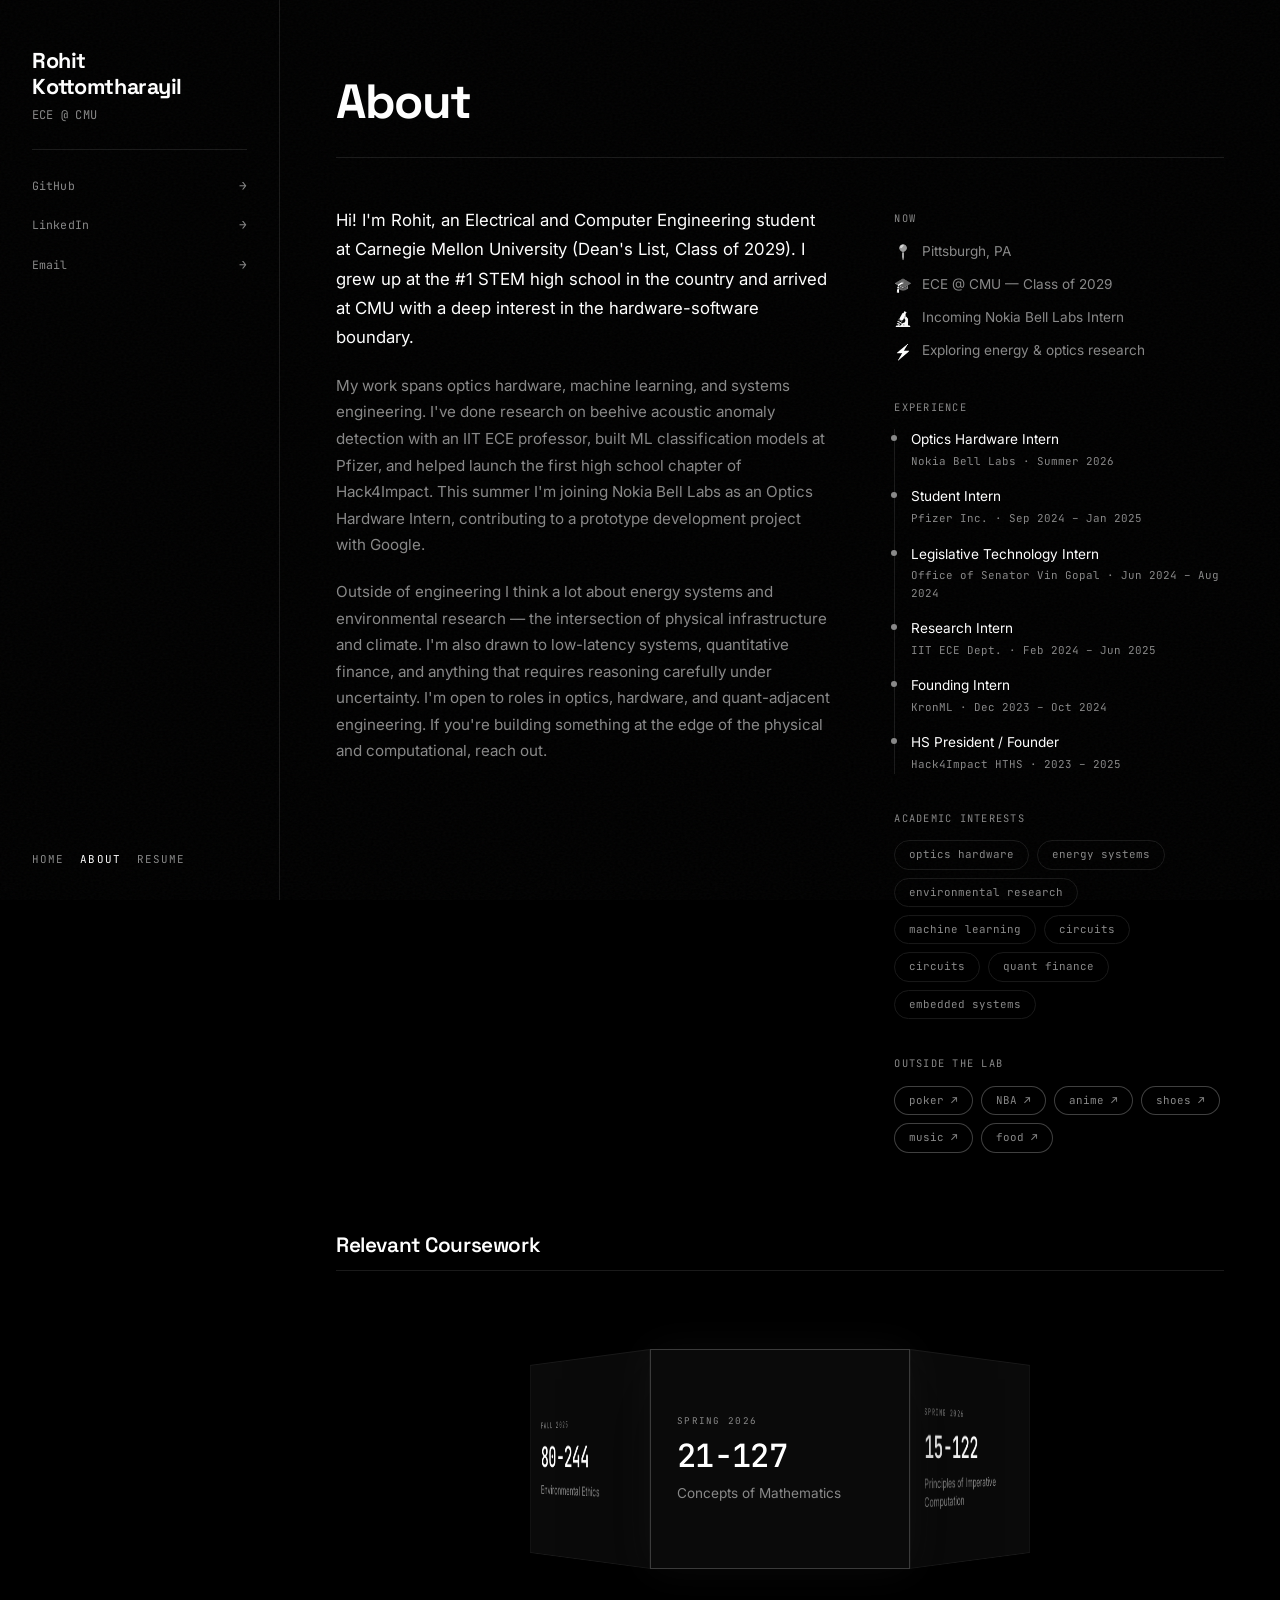
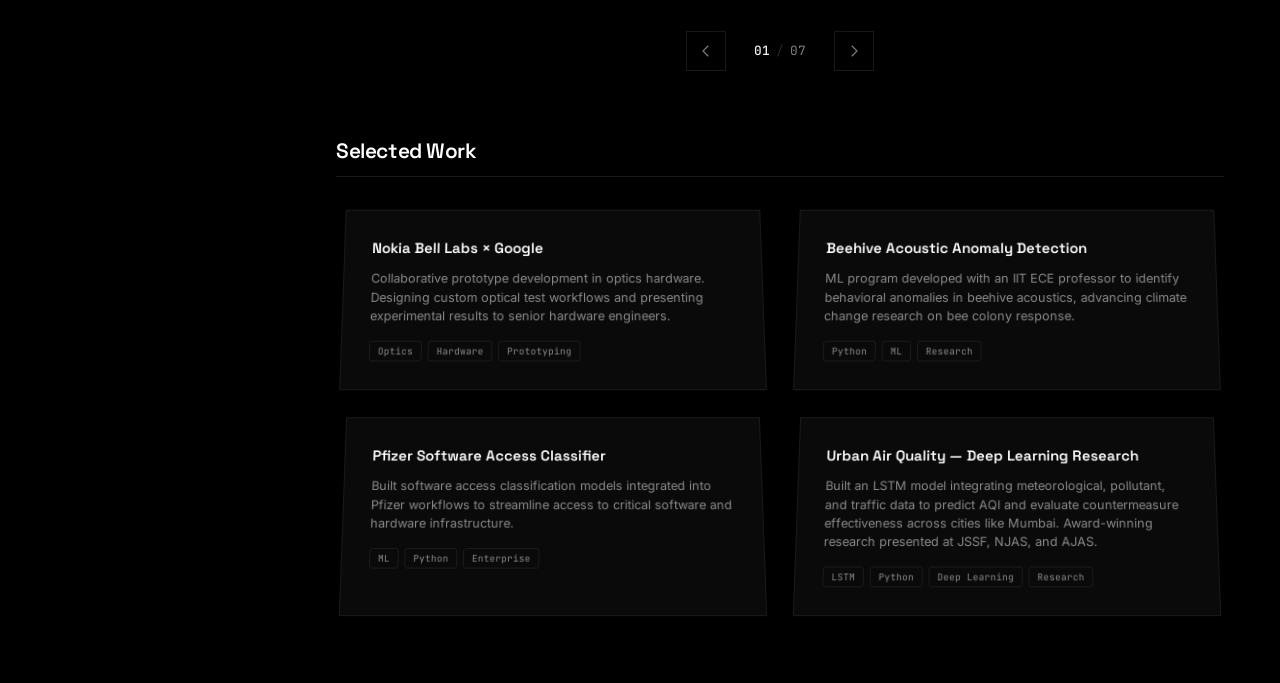
==== about.html @ 7f8564e2 "Replace Hack4Impact card with Urban Air Quality deep learning research Award-winning LSTM-based air " ====
<!DOCTYPE html>
<html lang="en">
<head>
  <meta charset="UTF-8">
  <meta name="viewport" content="width=device-width, initial-scale=1.0">
  <title>About — Rohit Kottomtharayil</title>
  <link rel="icon" href="assets/favicon.ico">
  <link rel="stylesheet" href="style.css?v=3">
</head>
<body>
  <div class="cursor-dot" id="cursorDot"></div>

  <svg class="noise-overlay" viewBox="0 0 512 512" preserveAspectRatio="none">
    <filter id="noiseFilter">
      <feTurbulence type="fractalNoise" baseFrequency="0.9" numOctaves="4" stitchTiles="stitch"/>
    </filter>
    <rect width="100%" height="100%" filter="url(#noiseFilter)"/>
  </svg>

  <div class="page-wrapper" id="pageWrapper">
    <aside class="sidebar">
      <div class="sidebar-top">
        <a href="index.html" class="name nav-link-transition">Rohit<br>Kottomtharayil</a>
        <div class="subtitle">ECE @ CMU</div>
        <div class="divider"></div>
        <div class="social-links">
          <a href="https://github.com/rkottomt" target="_blank" rel="noopener">
            <span class="link-text">GitHub</span>
            <span class="arrow">&rarr;</span>
          </a>
          <a href="https://www.linkedin.com/in/rohit-kottomtharayil/" target="_blank" rel="noopener">
            <span class="link-text">LinkedIn</span>
            <span class="arrow">&rarr;</span>
          </a>
          <a href="mailto:rkottomt@andrew.cmu.edu">
            <span class="link-text">Email</span>
            <span class="arrow">&rarr;</span>
          </a>
        </div>
      </div>
      <div class="sidebar-bottom">
        <div class="nav-links">
          <a href="index.html" class="nav-link-transition">Home</a>
          <a href="about.html" class="nav-link-transition active">About</a>
          <a href="resume.html" class="nav-link-transition">Resume</a>
        </div>
      </div>
    </aside>

    <main class="page-content">
      <h1 class="page-heading anim-in" data-parallax="-0.05" style="animation-delay:0ms">About</h1>
      <div class="page-divider anim-in-divider" style="animation-delay:80ms"></div>

      <div class="about-grid">
        <div class="about-bio anim-in" data-parallax="-0.03" style="animation-delay:160ms">
          <p>Hi! I'm Rohit, an Electrical and Computer Engineering student at Carnegie Mellon University (Dean's List, Class of 2029). I grew up at the #1 STEM high school in the country and arrived at CMU with a deep interest in the hardware-software boundary.</p>
          <p>My work spans optics hardware, machine learning, and systems engineering. I've done research on beehive acoustic anomaly detection with an IIT ECE professor, built ML classification models at Pfizer, and helped launch the first high school chapter of Hack4Impact. This summer I'm joining Nokia Bell Labs as an Optics Hardware Intern, contributing to a prototype development project with Google.</p>
          <p>Outside of engineering I think a lot about energy systems and environmental research — the intersection of physical infrastructure and climate. I'm also drawn to low-latency systems, quantitative finance, and anything that requires reasoning carefully under uncertainty. I'm open to roles in optics, hardware, and quant-adjacent engineering. If you're building something at the edge of the physical and computational, reach out.</p>
        </div>

        <div class="about-sidebar-section" data-parallax="0.02">
          <div class="anim-in" style="animation-delay:240ms">
            <div class="about-section-label">Now</div>
            <ul class="currently-list">
              <li><span class="now-icon">📍</span> Pittsburgh, PA</li>
              <li><span class="now-icon">🎓</span> ECE @ CMU — Class of 2029</li>
              <li><span class="now-icon">🔬</span> Incoming Nokia Bell Labs Intern</li>
              <li><span class="now-icon">⚡</span> Exploring energy &amp; optics research</li>
            </ul>
          </div>

          <div class="anim-in" style="animation-delay:320ms">
            <div class="about-section-label">Experience</div>
            <div class="timeline">
              <div class="timeline-item">
                <div class="timeline-title">Optics Hardware Intern</div>
                <div class="timeline-sub">Nokia Bell Labs · Summer 2026</div>
              </div>
              <div class="timeline-item">
                <div class="timeline-title">Student Intern</div>
                <div class="timeline-sub">Pfizer Inc. · Sep 2024 – Jan 2025</div>
              </div>
              <div class="timeline-item">
                <div class="timeline-title">Legislative Technology Intern</div>
                <div class="timeline-sub">Office of Senator Vin Gopal · Jun 2024 – Aug 2024</div>
              </div>
              <div class="timeline-item">
                <div class="timeline-title">Research Intern</div>
                <div class="timeline-sub">IIT ECE Dept. · Feb 2024 – Jun 2025</div>
              </div>
              <div class="timeline-item">
                <div class="timeline-title">Founding Intern</div>
                <div class="timeline-sub">KronML · Dec 2023 – Oct 2024</div>
              </div>
              <div class="timeline-item">
                <div class="timeline-title">HS President / Founder</div>
                <div class="timeline-sub">Hack4Impact HTHS · 2023 – 2025</div>
              </div>
            </div>
          </div>

          <div class="anim-in" style="animation-delay:400ms">
            <div class="about-section-label">Academic Interests</div>
            <div class="interest-tags">
              <span class="interest-tag">optics hardware</span>
              <span class="interest-tag">energy systems</span>
              <span class="interest-tag">environmental research</span>
              <span class="interest-tag">machine learning</span>
              <span class="interest-tag">circuits</span>
              <span class="interest-tag">circuits</span>
              <span class="interest-tag">quant finance</span>
              <span class="interest-tag">embedded systems</span>
            </div>
          </div>

          <div class="anim-in" style="animation-delay:480ms">
            <div class="about-section-label">Outside the Lab</div>
            <div class="interest-tags">
              <span class="interest-tag interest-tag-clickable" id="pokerTag">poker ↗</span>
              <span class="interest-tag interest-tag-clickable" id="nbaTag">NBA ↗</span>
              <span class="interest-tag interest-tag-clickable" id="animeTag">anime ↗</span>
              <span class="interest-tag interest-tag-clickable" id="shoesTag">shoes ↗</span>
              <span class="interest-tag interest-tag-clickable" id="musicTag">music ↗</span>
              <span class="interest-tag interest-tag-clickable" id="foodTag">food ↗</span>
            </div>
            <div class="tag-detail" id="pokerDetail">I love low stakes texas hold 'em. Nothing beats a Friday night home game.</div>
            <div class="tag-detail" id="nbaDetail">Timberwolves and Knicks fan. Favorite player is Anthony Edwards.</div>
            <div class="tag-detail" id="shoesDetail">Love collecting shoes — currently have Dunks, Jordans, Air Forces, 550s, Vomeros, and counting.</div>
            <div class="tag-detail" id="musicDetail">Favorite artists: Travis Scott, Tyler the Creator, Pritam, Tame Impala, SZA, Frank Ocean. Favorite song rn: Tu Jaane Na or Nights by Frank Ocean.</div>
            <div class="tag-detail" id="foodDetail">Big food person — <a href="https://www.bfrz.co/bigroko" target="_blank" rel="noopener">Beli is @bigroko</a>. Current favorites are Pusadee's Garden and Semma.</div>
          </div>
        </div>
      </div>

      <!-- Anime Ranking Modal -->
      <div class="modal-overlay" id="animeModal">
        <div class="modal-box">
          <div class="modal-header">
            <span class="modal-title">Anime Ranking</span>
            <button class="modal-close" id="animeModalClose">&times;</button>
          </div>
          <div class="modal-body">
            <ol class="anime-list">
              <li>One Piece</li>
              <li>Hunter x Hunter</li>
              <li>Samurai Champloo</li>
              <li>Mob Psycho 100</li>
              <li>Haikyuu</li>
              <li>Katanagatari</li>
              <li>Fullmetal Alchemist: Brotherhood</li>
              <li>Vinland Saga</li>
              <li>JJBA</li>
              <li>Dorohedoro</li>
              <li>Steins;Gate</li>
              <li>Attack On Titan</li>
              <li>Violet Evergarden</li>
              <li>Kuroko's Basketball</li>
              <li>DanDaDan</li>
              <li>Fire Force</li>
              <li>The Great Pretender</li>
              <li>Toradora</li>
              <li>A Whisker Away</li>
              <li>Beastars</li>
              <li>Jujutsu Kaisen</li>
              <li>Zom 100</li>
              <li>One Punch Man</li>
              <li>Your Name</li>
              <li>Naruto</li>
              <li>Solo Leveling</li>
              <li>Gurren Lagann</li>
              <li>Summertime Rendering</li>
              <li>My Hero Academia</li>
              <li>Cowboy Bebop</li>
              <li>Death Parade</li>
              <li>Terror in Resonance</li>
              <li>100 Meters</li>
              <li>Erased</li>
              <li>Afro Samurai</li>
              <li>Code Geass</li>
              <li>Hell's Paradise</li>
              <li>Blue Lock</li>
              <li>Parasyte</li>
              <li>Chainsaw Man</li>
              <li>Re:Zero</li>
              <li>The Promised Neverland</li>
              <li>A Silent Voice</li>
              <li>Demon Slayer</li>
              <li>Black Clover</li>
              <li>Death Note</li>
              <li>5 Centimeters Per Second</li>
              <li>Maboroshi</li>
              <li>Cyberpunk: Edgerunners</li>
              <li>Angel Beats</li>
              <li>Assassination Classroom</li>
              <li>FLCL</li>
              <li>Seven Deadly Sins</li>
            </ol>
          </div>
        </div>
      </div>

      <div class="coursework-section anim-in" data-parallax="-0.02" style="animation-delay:560ms">
        <div class="section-title">Relevant Coursework</div>
        <div class="page-divider"></div>

        <div class="carousel-wrapper">
          <div class="carousel-scene">
            <div class="carousel-ring" id="courseCarousel">

              <div class="carousel-card">
                <div class="carousel-card-inner">
                  <span class="carousel-semester">Spring 2026</span>
                  <span class="carousel-code">21-127</span>
                  <span class="carousel-name">Concepts of Mathematics</span>
                </div>
              </div>

              <div class="carousel-card">
                <div class="carousel-card-inner">
                  <span class="carousel-semester">Spring 2026</span>
                  <span class="carousel-code">15-122</span>
                  <span class="carousel-name">Principles of Imperative Computation</span>
                </div>
              </div>

              <div class="carousel-card">
                <div class="carousel-card-inner">
                  <span class="carousel-semester">Spring 2026</span>
                  <span class="carousel-code">42-101</span>
                  <span class="carousel-name">Introduction to Biomedical Engineering</span>
                </div>
              </div>

              <div class="carousel-card">
                <div class="carousel-card-inner">
                  <span class="carousel-semester">Fall 2025</span>
                  <span class="carousel-code">18-100</span>
                  <span class="carousel-name">Intro to Electrical &amp; Computer Engineering</span>
                </div>
              </div>

              <div class="carousel-card">
                <div class="carousel-card-inner">
                  <span class="carousel-semester">Fall 2025</span>
                  <span class="carousel-code">21-254</span>
                  <span class="carousel-name">Linear Algebra &amp; Vector Calculus</span>
                </div>
              </div>

              <div class="carousel-card">
                <div class="carousel-card-inner">
                  <span class="carousel-semester">Fall 2025</span>
                  <span class="carousel-code">33-141</span>
                  <span class="carousel-name">Physics I for Engineering Students</span>
                </div>
              </div>

              <div class="carousel-card">
                <div class="carousel-card-inner">
                  <span class="carousel-semester">Fall 2025</span>
                  <span class="carousel-code">80-244</span>
                  <span class="carousel-name">Environmental Ethics</span>
                </div>
              </div>

            </div>
          </div>

          <div class="carousel-controls">
            <button class="carousel-btn" id="carouselPrev" aria-label="Previous course">
              <svg width="18" height="18" viewBox="0 0 24 24" fill="none" stroke="currentColor" stroke-width="1.5"><path d="M15 19l-7-7 7-7"/></svg>
            </button>
            <div class="carousel-indicator" id="carouselIndicator">
              <span class="carousel-current" id="carouselCurrent">01</span>
              <span class="carousel-divider">/</span>
              <span class="carousel-total" id="carouselTotal">09</span>
            </div>
            <button class="carousel-btn" id="carouselNext" aria-label="Next course">
              <svg width="18" height="18" viewBox="0 0 24 24" fill="none" stroke="currentColor" stroke-width="1.5"><path d="M9 5l7 7-7 7"/></svg>
            </button>
          </div>
        </div>

      </div>

      <div class="selected-work-section anim-in" data-parallax="-0.01" style="animation-delay:640ms">
        <div class="section-title">Selected Work</div>
        <div class="page-divider"></div>
        <div class="work-grid">
          <div class="work-card">
            <div class="work-title">Nokia Bell Labs × Google</div>
            <div class="work-desc">Collaborative prototype development in optics hardware. Designing custom optical test workflows and presenting experimental results to senior hardware engineers.</div>
            <div class="work-tags">
              <span class="work-tag">Optics</span>
              <span class="work-tag">Hardware</span>
              <span class="work-tag">Prototyping</span>
            </div>
          </div>
          <div class="work-card">
            <div class="work-title">Beehive Acoustic Anomaly Detection</div>
            <div class="work-desc">ML program developed with an IIT ECE professor to identify behavioral anomalies in beehive acoustics, advancing climate change research on bee colony response.</div>
            <div class="work-tags">
              <span class="work-tag">Python</span>
              <span class="work-tag">ML</span>
              <span class="work-tag">Research</span>
            </div>
          </div>
          <div class="work-card">
            <div class="work-title">Pfizer Software Access Classifier</div>
            <div class="work-desc">Built software access classification models integrated into Pfizer workflows to streamline access to critical software and hardware infrastructure.</div>
            <div class="work-tags">
              <span class="work-tag">ML</span>
              <span class="work-tag">Python</span>
              <span class="work-tag">Enterprise</span>
            </div>
          </div>
          <div class="work-card">
            <div class="work-title">Urban Air Quality — Deep Learning Research</div>
            <div class="work-desc">Built an LSTM model integrating meteorological, pollutant, and traffic data to predict AQI and evaluate countermeasure effectiveness across cities like Mumbai. Award-winning research presented at JSSF, NJAS, and AJAS.</div>
            <div class="work-tags">
              <span class="work-tag">LSTM</span>
              <span class="work-tag">Python</span>
              <span class="work-tag">Deep Learning</span>
              <span class="work-tag">Research</span>
            </div>
          </div>
        </div>
      </div>
    </main>
  </div>

  <script src="grid.js?v=3"></script>
</body>
</html>
---- style.css ----
@import url('https://fonts.googleapis.com/css2?family=Space+Grotesk:wght@400;500;600;700&family=Inter:wght@300;400;500;600&family=JetBrains+Mono:wght@300;400;500&display=swap');

*, *::before, *::after {
  margin: 0;
  padding: 0;
  box-sizing: border-box;
}

:root {
  --bg: #000000;
  --surface: #0a0a0a;
  --border: #1a1a1a;
  --text-primary: #ffffff;
  --text-secondary: #888888;
  --hover-accent: #ffffff;
  --glow: rgba(255,255,255,0.04);
  --font-heading: 'Space Grotesk', sans-serif;
  --font-body: 'Inter', sans-serif;
  --font-mono: 'JetBrains Mono', monospace;
  --transition: all 0.3s ease;
  --sidebar-width: 280px;
}

html {
  scroll-behavior: smooth;
}

body {
  background: var(--bg);
  color: var(--text-primary);
  font-family: var(--font-body);
  line-height: 1.6;
  overflow-x: hidden;
  cursor: none;
}

::-webkit-scrollbar { width: 4px; }
::-webkit-scrollbar-track { background: #000; }
::-webkit-scrollbar-thumb { background: #333; border-radius: 2px; }

a {
  color: var(--text-primary);
  text-decoration: none;
  transition: var(--transition);
}

a:hover {
  color: var(--hover-accent);
}

/* ===================== CUSTOM CURSOR ===================== */
.cursor-dot {
  position: fixed;
  top: 0;
  left: 0;
  width: 8px;
  height: 8px;
  background: var(--text-primary);
  border-radius: 50%;
  pointer-events: none;
  z-index: 10000;
  transition: width 0.2s ease, height 0.2s ease, background 0.2s ease, margin 0.2s ease;
  margin-left: -4px;
  margin-top: -4px;
}

.cursor-dot.expanded {
  width: 24px;
  height: 24px;
  background: transparent;
  border: 1.5px solid var(--text-primary);
  margin-left: -12px;
  margin-top: -12px;
}

/* ===================== NOISE OVERLAY ===================== */
.noise-overlay {
  position: fixed;
  top: 0;
  left: 0;
  width: 100%;
  height: 100%;
  pointer-events: none;
  z-index: 9999;
  opacity: 0.03;
}

/* ===================== PAGE TRANSITION ===================== */
.page-wrapper {
  opacity: 1;
  transition: opacity 0.2s ease;
}

.page-wrapper.fade-out {
  opacity: 0;
}

/* ===================== SIDEBAR ===================== */
.sidebar {
  position: fixed;
  top: 0;
  left: 0;
  width: var(--sidebar-width);
  height: 100vh;
  background: var(--bg);
  border-right: 1px solid var(--border);
  display: flex;
  flex-direction: column;
  justify-content: space-between;
  padding: 48px 32px 32px;
  z-index: 100;
  animation: slideInLeft 0.6s ease forwards;
}

@keyframes slideInLeft {
  from {
    transform: translateX(-20px);
    opacity: 0;
  }
  to {
    transform: translateX(0);
    opacity: 1;
  }
}

.sidebar-top {}

.sidebar .name {
  font-family: var(--font-heading);
  font-size: 1.35rem;
  font-weight: 700;
  line-height: 1.2;
  letter-spacing: -0.02em;
  margin-bottom: 6px;
  display: block;
  color: var(--text-primary);
}

.sidebar a.name:hover {
  opacity: 0.7;
}

.sidebar .subtitle {
  font-family: var(--font-mono);
  font-size: 0.75rem;
  color: var(--text-secondary);
  letter-spacing: 0.02em;
}

.sidebar .divider {
  width: 100%;
  height: 1px;
  background: var(--border);
  margin: 24px 0;
}

.sidebar .social-links {
  display: flex;
  flex-direction: column;
  gap: 14px;
}

.sidebar .social-links a {
  font-family: var(--font-mono);
  font-size: 0.72rem;
  color: var(--text-secondary);
  display: flex;
  align-items: center;
  justify-content: space-between;
  padding: 2px 0;
  border-bottom: 1px solid transparent;
  letter-spacing: 0.01em;
}

.sidebar .social-links a:hover {
  color: var(--text-primary);
  border-bottom-color: var(--text-primary);
}

.sidebar .social-links a .arrow {
  font-size: 0.8rem;
  transition: transform 0.2s ease;
}

.sidebar .social-links a:hover .arrow {
  transform: translateX(3px);
}

.sidebar-bottom {
  display: flex;
  flex-direction: column;
  gap: 16px;
}

.sidebar-bottom .resume-link {
  font-family: var(--font-mono);
  font-size: 0.72rem;
  color: var(--text-secondary);
  text-transform: uppercase;
  letter-spacing: 0.08em;
  display: flex;
  align-items: center;
  gap: 6px;
}

.sidebar-bottom .resume-link:hover {
  color: var(--text-primary);
}

.sidebar-bottom .nav-links {
  display: flex;
  gap: 16px;
}

.sidebar-bottom .nav-links a {
  font-family: var(--font-mono);
  font-size: 0.68rem;
  color: var(--text-secondary);
  text-transform: uppercase;
  letter-spacing: 0.1em;
}

.sidebar-bottom .nav-links a:hover {
  color: var(--text-primary);
}

.sidebar-bottom .nav-links a.active {
  color: var(--text-primary);
}

/* ===================== MAIN CONTENT ===================== */
.main-content {
  margin-left: var(--sidebar-width);
  min-height: 100vh;
}

/* ===================== TILE GRID (index) ===================== */
.tile-grid {
  display: grid;
  grid-template-columns: repeat(4, 1fr);
  grid-template-rows: repeat(4, 1fr);
  gap: 4px;
  padding: 4px;
  min-height: 100vh;
  width: 100%;
}

.tile {
  background: var(--surface);
  border: 1px solid var(--border);
  aspect-ratio: 1 / 1;
  position: relative;
  cursor: crosshair;
  perspective: 800px;
  opacity: 0;
  transform: scale(0.7) translateY(10px);
}

.tile.tile-show {
  opacity: 1;
  transform: scale(1) translateY(0);
  transition: opacity 0.5s ease, transform 0.5s cubic-bezier(0.34, 1.5, 0.64, 1);
}

.tile.tile-ready {
  opacity: 1;
  transform: none;
  transition: all 0.25s cubic-bezier(0.34, 1.56, 0.64, 1);
}

.tile.tile-glow {
  box-shadow: 0 0 20px rgba(255, 255, 255, 0.1), inset 0 0 15px rgba(255, 255, 255, 0.03);
  border-color: rgba(255, 255, 255, 0.25);
}

/* ===================== CANVAS STAGE ===================== */
.tile-grid-wrapper {
  position: relative;
  width: 100%;
  min-height: 100vh;
}

#animCanvas {
  position: absolute;
  top: 0;
  left: 0;
  width: 100%;
  height: 100%;
  pointer-events: none;
  z-index: 10;
}

.anim-progress-bar {
  width: 100%;
  height: 2px;
  background: transparent;
  position: relative;
  overflow: hidden;
}

.anim-progress-fill {
  height: 100%;
  width: 0%;
  background: rgba(255, 255, 255, 0.3);
  transition: width 0.1s linear;
}

.anim-replay-btn {
  font-family: var(--font-mono);
  font-size: 0.65rem;
  color: var(--text-secondary);
  background: none;
  border: 1px solid var(--border);
  padding: 5px 14px;
  cursor: pointer;
  letter-spacing: 0.06em;
  margin: 8px auto;
  display: block;
  transition: all 0.25s ease;
  opacity: 0;
}

.anim-replay-btn.visible {
  opacity: 1;
}

.anim-replay-btn:hover {
  color: var(--text-primary);
  border-color: var(--text-primary);
}

.tile:hover {
  transform: translateY(-8px) scale(1.02);
  box-shadow: 0 20px 60px rgba(255,255,255,0.08);
  border-color: rgba(255,255,255,0.3);
  z-index: 10;
}

.tile-inner {
  width: 100%;
  height: 100%;
  position: relative;
  transform-style: preserve-3d;
  transition: transform 0.6s cubic-bezier(0.34, 1.56, 0.64, 1);
}

.tile.flipped .tile-inner {
  transform: rotateY(180deg);
}

.tile-front,
.tile-back {
  position: absolute;
  top: 0;
  left: 0;
  width: 100%;
  height: 100%;
  backface-visibility: hidden;
  -webkit-backface-visibility: hidden;
}

.tile-front {
  display: flex;
  align-items: center;
  justify-content: center;
  overflow: hidden;
}

.tile-front svg {
  width: 100%;
  height: 100%;
}

.tile-back {
  background: var(--surface);
  transform: rotateY(180deg);
  display: flex;
  flex-direction: column;
  align-items: center;
  justify-content: center;
  gap: 6px;
  border: 1px solid var(--border);
}

.tile-back .tile-label {
  font-family: var(--font-mono);
  font-size: 0.7rem;
  color: var(--text-primary);
  letter-spacing: 0.06em;
  text-transform: uppercase;
}

.tile-back .tile-desc {
  font-family: var(--font-mono);
  font-size: 0.6rem;
  color: var(--text-secondary);
  letter-spacing: 0.04em;
}

/* ===================== PAGE ENTRANCE ANIMATIONS ===================== */
.anim-in {
  opacity: 0;
  transform: translateY(18px);
  animation: animIn 0.55s ease forwards;
}

@keyframes animIn {
  to {
    opacity: 1;
    transform: translateY(0);
  }
}

.anim-in-divider {
  opacity: 0;
  transform: scaleX(0);
  transform-origin: left;
  animation: dividerIn 0.5s ease forwards;
}

@keyframes dividerIn {
  to {
    opacity: 1;
    transform: scaleX(1);
  }
}

/* ===================== ABOUT PAGE ===================== */
.page-content {
  margin-left: var(--sidebar-width);
  min-height: 100vh;
  padding: 64px 56px;
  overflow-x: hidden;
}

.page-heading {
  font-family: var(--font-heading);
  font-size: 3rem;
  font-weight: 700;
  letter-spacing: -0.03em;
  margin-bottom: 16px;
}

.page-divider {
  width: 100%;
  height: 1px;
  background: var(--border);
  margin-bottom: 48px;
}

.about-grid {
  display: grid;
  grid-template-columns: 3fr 2fr;
  gap: 64px;
  margin-bottom: 80px;
}

.about-bio p {
  font-family: var(--font-body);
  font-size: 0.95rem;
  color: var(--text-secondary);
  line-height: 1.75;
  margin-bottom: 20px;
}

.about-bio p:first-child {
  color: var(--text-primary);
  font-size: 1.05rem;
}

.about-sidebar-section {
  display: flex;
  flex-direction: column;
  gap: 36px;
}

.about-section-label {
  font-family: var(--font-mono);
  font-size: 0.65rem;
  color: var(--text-secondary);
  text-transform: uppercase;
  letter-spacing: 0.12em;
  margin-bottom: 14px;
}

.currently-list {
  list-style: none;
  display: flex;
  flex-direction: column;
  gap: 10px;
}

.currently-list li {
  font-family: var(--font-body);
  font-size: 0.85rem;
  color: var(--text-secondary);
  display: flex;
  align-items: center;
  gap: 10px;
}

.currently-list li .now-icon {
  font-size: 0.9rem;
  flex-shrink: 0;
  filter: grayscale(1) brightness(1.5);
}

.timeline {
  display: flex;
  flex-direction: column;
  gap: 16px;
  padding-left: 16px;
  border-left: 1px solid var(--border);
}

.timeline-item {
  position: relative;
}

.timeline-item::before {
  content: '';
  position: absolute;
  left: -20px;
  top: 6px;
  width: 6px;
  height: 6px;
  background: var(--text-secondary);
  border-radius: 50%;
}

.timeline-item .timeline-title {
  font-family: var(--font-body);
  font-size: 0.85rem;
  color: var(--text-primary);
  margin-bottom: 2px;
}

.timeline-item .timeline-sub {
  font-family: var(--font-mono);
  font-size: 0.68rem;
  color: var(--text-secondary);
}

.interest-tags {
  display: flex;
  flex-wrap: wrap;
  gap: 8px;
}

.interest-tag {
  font-family: var(--font-mono);
  font-size: 0.68rem;
  color: var(--text-secondary);
  border: 1px solid var(--border);
  background: var(--bg);
  padding: 5px 14px;
  border-radius: 20px;
  transition: var(--transition);
}

.interest-tag:hover {
  color: var(--text-primary);
  border-color: var(--text-secondary);
}

.interest-tag-clickable {
  cursor: pointer;
  border-color: rgba(255,255,255,0.25);
}

.interest-tag-clickable:hover,
.interest-tag-clickable.active {
  color: var(--text-primary);
  border-color: var(--text-primary);
  background: rgba(255,255,255,0.04);
}

.tag-detail {
  font-family: var(--font-body);
  font-size: 0.78rem;
  color: var(--text-secondary);
  line-height: 1.55;
  margin-top: 0;
  max-height: 0;
  overflow: hidden;
  opacity: 0;
  transition: max-height 0.3s ease, opacity 0.25s ease, margin-top 0.3s ease;
}

.tag-detail.visible {
  max-height: 120px;
  opacity: 1;
  margin-top: 14px;
}

.tag-detail a {
  color: var(--text-primary);
  border-bottom: 1px solid var(--border);
}

.tag-detail a:hover {
  border-bottom-color: var(--text-primary);
}

/* ===================== MODAL ===================== */
.modal-overlay {
  position: fixed;
  inset: 0;
  background: rgba(0,0,0,0.85);
  z-index: 9000;
  display: flex;
  align-items: center;
  justify-content: center;
  opacity: 0;
  pointer-events: none;
  transition: opacity 0.25s ease;
  backdrop-filter: blur(4px);
}

.modal-overlay.open {
  opacity: 1;
  pointer-events: auto;
}

.modal-box {
  background: var(--surface);
  border: 1px solid var(--border);
  width: 380px;
  max-height: 80vh;
  display: flex;
  flex-direction: column;
  transform: translateY(20px) scale(0.97);
  transition: transform 0.3s cubic-bezier(0.34, 1.56, 0.64, 1);
}

.modal-overlay.open .modal-box {
  transform: translateY(0) scale(1);
}

.modal-header {
  display: flex;
  align-items: center;
  justify-content: space-between;
  padding: 20px 24px;
  border-bottom: 1px solid var(--border);
}

.modal-title {
  font-family: var(--font-mono);
  font-size: 0.75rem;
  color: var(--text-primary);
  text-transform: uppercase;
  letter-spacing: 0.1em;
}

.modal-close {
  background: none;
  border: none;
  color: var(--text-secondary);
  font-size: 1.2rem;
  cursor: pointer;
  padding: 0;
  line-height: 1;
  transition: color 0.2s ease;
}

.modal-close:hover {
  color: var(--text-primary);
}

.modal-body {
  padding: 20px 24px;
  overflow-y: auto;
}

.anime-list {
  list-style: none;
  counter-reset: anime;
  display: flex;
  flex-direction: column;
  gap: 0;
}

.anime-list li {
  counter-increment: anime;
  font-family: var(--font-body);
  font-size: 0.8rem;
  color: var(--text-secondary);
  padding: 7px 0;
  border-bottom: 1px solid rgba(255,255,255,0.04);
  display: flex;
  align-items: center;
  gap: 12px;
  transition: color 0.2s ease;
}

.anime-list li:hover {
  color: var(--text-primary);
}

.anime-list li::before {
  content: counter(anime, decimal-leading-zero);
  font-family: var(--font-mono);
  font-size: 0.65rem;
  color: var(--text-secondary);
  min-width: 22px;
  opacity: 0.5;
}

.anime-list li:nth-child(-n+3)::before {
  color: var(--text-primary);
  opacity: 1;
}

.anime-list li:nth-child(-n+3) {
  color: var(--text-primary);
}

/* ===================== COURSEWORK CAROUSEL ===================== */
.coursework-section {
  margin-bottom: 64px;
}

.coursework-section .section-title {
  font-family: var(--font-heading);
  font-size: 1.3rem;
  font-weight: 600;
  margin-bottom: 8px;
  letter-spacing: -0.02em;
}

.carousel-wrapper {
  display: flex;
  flex-direction: column;
  align-items: center;
  gap: 32px;
}

.carousel-scene {
  width: 100%;
  height: 280px;
  perspective: 1200px;
  overflow: visible;
  display: flex;
  align-items: center;
  justify-content: center;
}

.carousel-ring {
  width: 260px;
  height: 220px;
  position: relative;
  transform-style: preserve-3d;
  transition: transform 0.6s cubic-bezier(0.23, 1, 0.32, 1);
}

.carousel-card {
  position: absolute;
  width: 260px;
  height: 220px;
  backface-visibility: hidden;
  -webkit-backface-visibility: hidden;
}

.carousel-card-inner {
  width: 100%;
  height: 100%;
  background: var(--surface);
  border: 1px solid var(--border);
  padding: 28px 26px;
  display: flex;
  flex-direction: column;
  justify-content: center;
  gap: 12px;
  transition: border-color 0.4s ease, box-shadow 0.4s ease;
}

.carousel-card.active .carousel-card-inner {
  border-color: rgba(255,255,255,0.2);
  box-shadow:
    0 0 40px rgba(255,255,255,0.04),
    0 30px 80px rgba(0,0,0,0.6);
}

.carousel-semester {
  font-family: var(--font-mono);
  font-size: 0.58rem;
  color: var(--text-secondary);
  text-transform: uppercase;
  letter-spacing: 0.14em;
}

.carousel-code {
  font-family: var(--font-mono);
  font-size: 2rem;
  font-weight: 500;
  color: var(--text-primary);
  letter-spacing: -0.02em;
  line-height: 1;
}

.carousel-name {
  font-family: var(--font-body);
  font-size: 0.85rem;
  color: var(--text-secondary);
  line-height: 1.45;
}

.carousel-controls {
  display: flex;
  align-items: center;
  gap: 28px;
}

.carousel-btn {
  width: 40px;
  height: 40px;
  background: transparent;
  border: 1px solid var(--border);
  color: var(--text-secondary);
  cursor: pointer;
  display: flex;
  align-items: center;
  justify-content: center;
  transition: all 0.25s ease;
  border-radius: 0;
}

.carousel-btn:hover {
  border-color: var(--text-primary);
  color: var(--text-primary);
  box-shadow: 0 0 20px rgba(255,255,255,0.05);
}

.carousel-btn:active {
  transform: scale(0.94);
}

.carousel-indicator {
  font-family: var(--font-mono);
  font-size: 0.8rem;
  color: var(--text-secondary);
  display: flex;
  align-items: center;
  gap: 6px;
  min-width: 50px;
  justify-content: center;
}

.carousel-current {
  color: var(--text-primary);
  font-weight: 500;
}

.carousel-divider {
  opacity: 0.3;
}

.selected-work-section {
  margin-top: 24px;
}

.selected-work-section .section-title {
  font-family: var(--font-heading);
  font-size: 1.3rem;
  font-weight: 600;
  margin-bottom: 8px;
  letter-spacing: -0.02em;
}

.selected-work-section .page-divider {
  margin-bottom: 28px;
}

.work-grid {
  display: grid;
  grid-template-columns: 1fr 1fr;
  gap: 20px;
}

.work-card {
  background: var(--surface);
  border: 1px solid var(--border);
  padding: 28px;
  transition: transform 0.35s cubic-bezier(0.34, 1.56, 0.64, 1), border-color 0.3s ease, box-shadow 0.3s ease;
  display: flex;
  flex-direction: column;
  gap: 10px;
  transform-style: preserve-3d;
  will-change: transform;
}

.work-card:hover {
  border-color: rgba(255,255,255,0.25);
  box-shadow: 0 20px 50px rgba(255,255,255,0.06);
}

.work-card .work-title {
  font-family: var(--font-heading);
  font-size: 0.95rem;
  font-weight: 600;
}

.work-card .work-desc {
  font-family: var(--font-body);
  font-size: 0.8rem;
  color: var(--text-secondary);
  line-height: 1.5;
}

.work-card .work-tags {
  display: flex;
  gap: 6px;
  margin-top: 6px;
}

.work-card .work-tag {
  font-family: var(--font-mono);
  font-size: 0.6rem;
  color: var(--text-secondary);
  border: 1px solid var(--border);
  padding: 2px 8px;
  border-radius: 3px;
}

/* ===================== RESUME PAGE ===================== */
.resume-header {
  display: flex;
  align-items: center;
  justify-content: space-between;
  margin-bottom: 16px;
}

.download-btn {
  font-family: var(--font-mono);
  font-size: 0.72rem;
  color: var(--text-secondary);
  border: 1px solid var(--border);
  background: transparent;
  padding: 10px 20px;
  text-transform: uppercase;
  letter-spacing: 0.08em;
  cursor: pointer;
  transition: var(--transition);
  display: inline-flex;
  align-items: center;
  gap: 8px;
}

.download-btn:hover {
  color: var(--text-primary);
  border-color: var(--text-primary);
}

.resume-viewer {
  width: 100%;
  height: calc(100vh - 180px);
  border: 1px solid var(--border);
  background: var(--surface);
}

.resume-viewer iframe {
  width: 100%;
  height: 100%;
  border: none;
}

.resume-fallback {
  padding: 40px;
  text-align: center;
}

.resume-fallback p {
  color: var(--text-secondary);
  font-size: 0.9rem;
  margin-bottom: 20px;
}

/* ===================== RESPONSIVE ===================== */
@media (max-width: 1024px) {
  :root {
    --sidebar-width: 0px;
  }

  .sidebar {
    position: relative;
    width: 100%;
    height: auto;
    flex-direction: row;
    align-items: center;
    justify-content: space-between;
    padding: 20px 28px;
    border-right: none;
    border-bottom: 1px solid var(--border);
  }

  .sidebar .divider { display: none; }

  .sidebar .social-links {
    flex-direction: row;
    gap: 16px;
  }

  .sidebar .social-links a .link-text { display: none; }

  .sidebar-bottom {
    flex-direction: row;
    align-items: center;
    gap: 20px;
  }

  .main-content,
  .page-content {
    margin-left: 0;
  }

  .tile-grid {
    grid-template-columns: repeat(3, 1fr);
    grid-template-rows: repeat(3, 1fr);
    min-height: calc(100vh - 80px);
  }

  .tile:nth-child(n+10) { display: none; }

  .page-content {
    padding: 40px 32px;
  }

  .about-grid {
    gap: 40px;
  }
}

@media (max-width: 768px) {
  .carousel-scene {
    height: 240px;
  }

  .carousel-ring,
  .carousel-card {
    width: 220px;
    height: 200px;
  }

  .carousel-code {
    font-size: 1.6rem;
  }

  .sidebar {
    flex-wrap: wrap;
    gap: 12px;
    padding: 16px 20px;
  }

  .sidebar .social-links { display: none; }

  .sidebar-bottom .nav-links {
    gap: 12px;
  }

  .tile-grid {
    grid-template-columns: repeat(2, 1fr);
    grid-template-rows: repeat(4, 1fr);
  }

  .tile:nth-child(n+9) { display: none; }

  .about-grid {
    grid-template-columns: 1fr;
    gap: 40px;
  }

  .work-grid {
    grid-template-columns: 1fr;
  }

  .page-content {
    padding: 32px 20px;
  }

  .page-heading {
    font-size: 2.2rem;
  }

  .resume-header {
    flex-direction: column;
    align-items: flex-start;
    gap: 12px;
  }
}
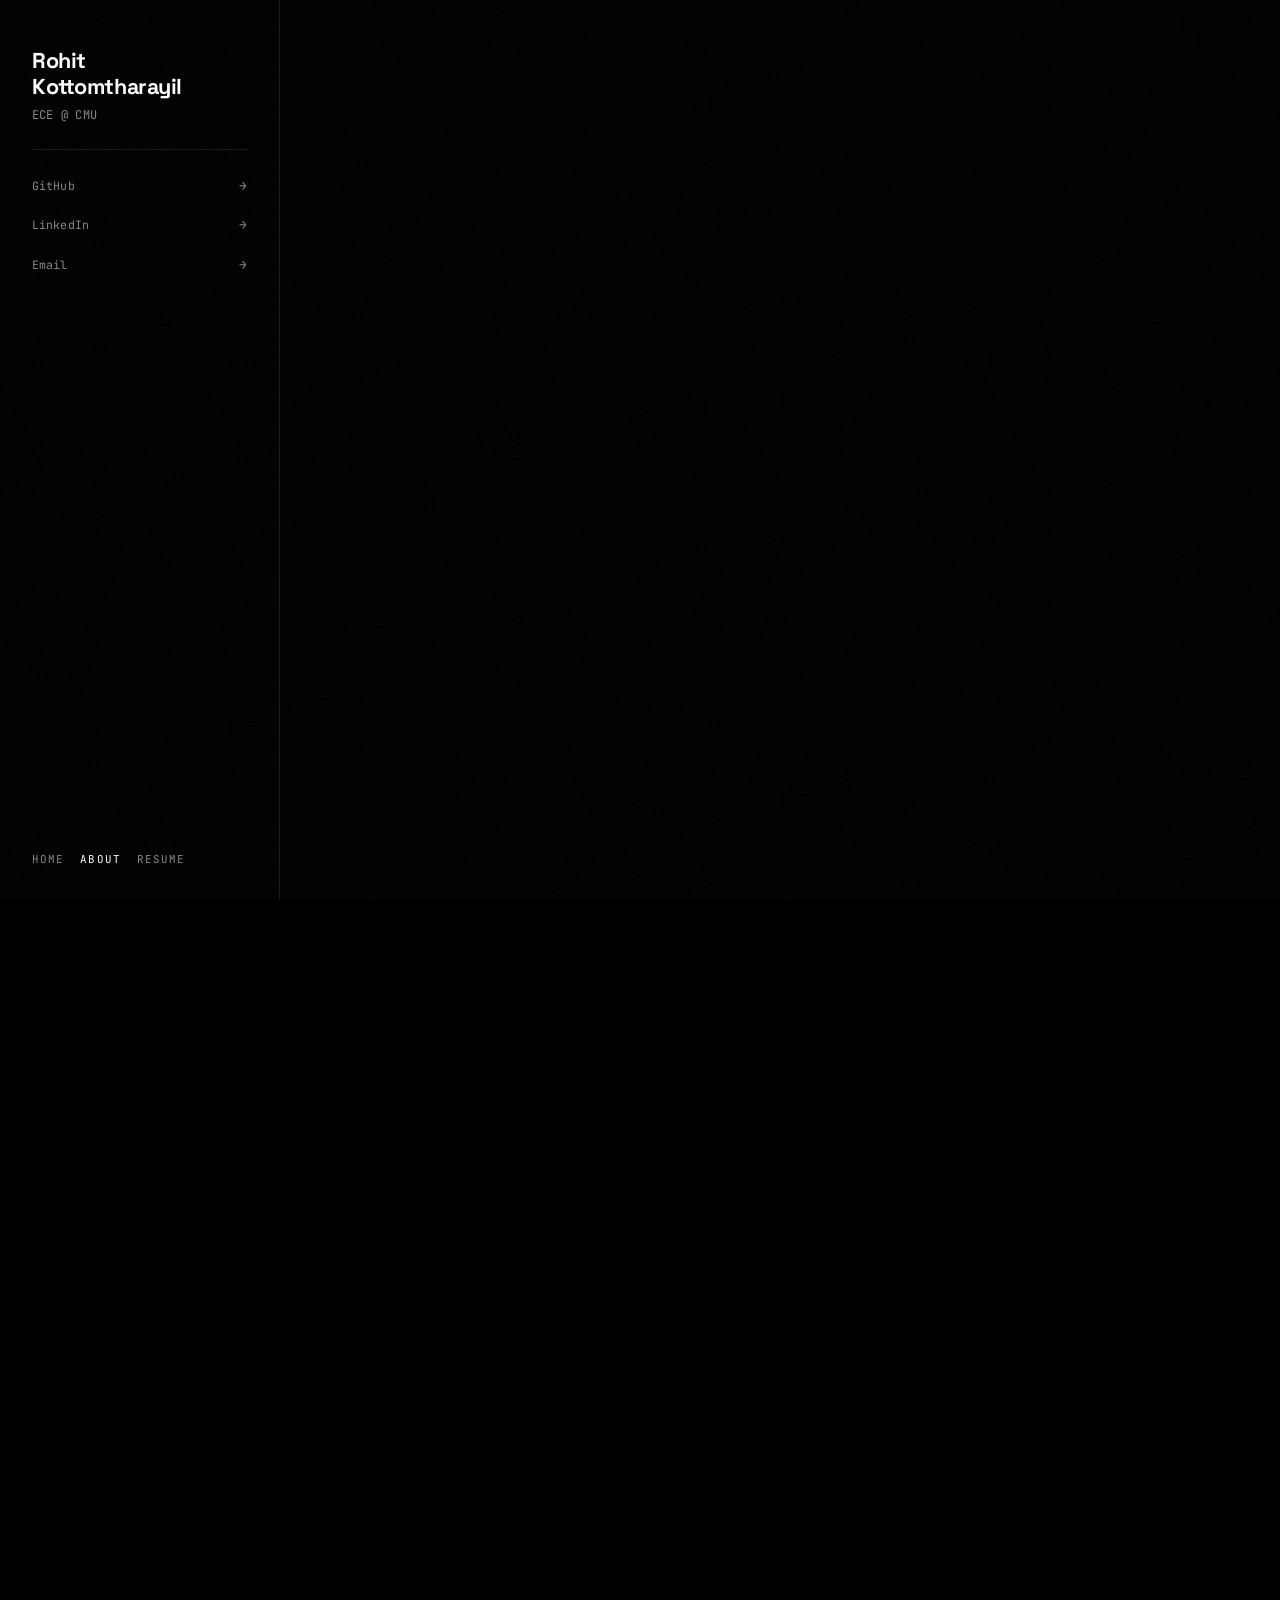
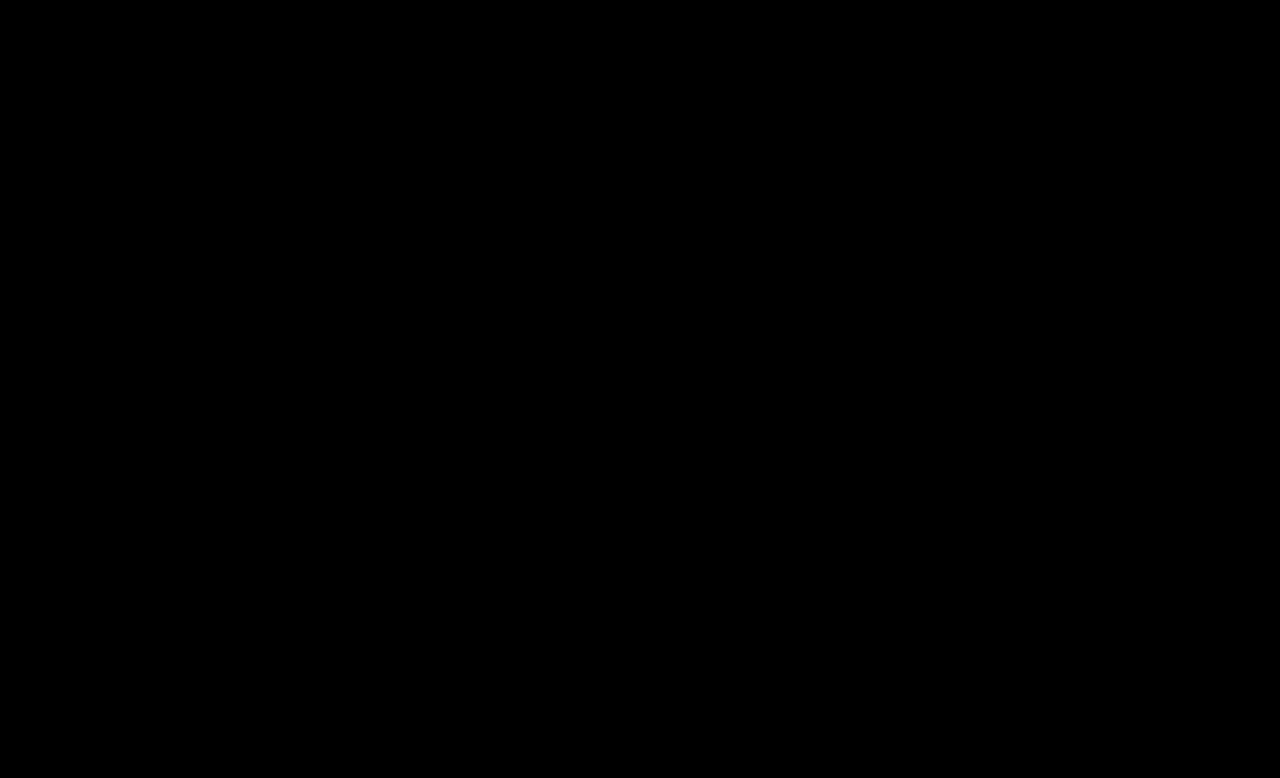
==== commit 72a2fdce: "Add scroll-driven Mac SE zoom transition on About page - Mac SE image starts small and centered on t" ====
--- a/about.html
+++ b/about.html
@@ -48,6 +48,14 @@
     </aside>
 
     <main class="page-content">
+      <!-- Mac SE Zoom Stage -->
+      <div class="mac-zoom-stage" id="macZoomStage">
+        <div class="mac-zoom-spacer"></div>
+        <div class="mac-zoom-fixed" id="macZoomFixed">
+          <img src="assets/mac-se.png" alt="" class="mac-image" id="macImage">
+          <div class="mac-screen-content" id="macScreenContent">
+            <div class="mac-screen-inner" id="macScreenInner">
+
       <h1 class="page-heading anim-in" data-parallax="-0.05" style="animation-delay:0ms">About</h1>
       <div class="page-divider anim-in-divider" style="animation-delay:80ms"></div>
 
@@ -326,6 +334,11 @@
           </div>
         </div>
       </div>
+
+            </div>
+          </div>
+        </div>
+      </div>
     </main>
   </div>
 
--- a/style.css
+++ b/style.css
@@ -397,6 +397,120 @@
   letter-spacing: 0.04em;
 }
 
+/* ===================== MAC SE ZOOM ===================== */
+.mac-zoom-stage {
+  position: relative;
+}
+
+.mac-zoom-spacer {
+  height: 250vh;
+  pointer-events: none;
+}
+
+.mac-zoom-fixed {
+  position: fixed;
+  top: 0;
+  left: var(--sidebar-width);
+  right: 0;
+  bottom: 0;
+  display: flex;
+  align-items: center;
+  justify-content: center;
+  z-index: 20;
+  pointer-events: none;
+}
+
+.mac-zoom-fixed.done {
+  position: relative;
+  left: 0;
+  z-index: 1;
+  pointer-events: auto;
+}
+
+.mac-image {
+  position: absolute;
+  top: 50%;
+  left: 50%;
+  transform: translate(-50%, -50%) scale(var(--mac-scale, 0.35));
+  width: auto;
+  height: 90vh;
+  max-height: 900px;
+  z-index: 2;
+  pointer-events: none;
+  transform-origin: center center;
+  will-change: transform, opacity;
+}
+
+.mac-zoom-fixed.done .mac-image {
+  display: none;
+}
+
+.mac-screen-content {
+  position: absolute;
+  top: 0;
+  left: 0;
+  width: 100%;
+  height: 100%;
+  z-index: 1;
+  overflow: hidden;
+  clip-path: var(--mac-clip, inset(18% 30% 38% 30%));
+  will-change: clip-path;
+}
+
+.mac-zoom-fixed.done .mac-screen-content {
+  clip-path: none;
+  position: relative;
+  width: auto;
+  height: auto;
+  overflow: visible;
+}
+
+.mac-screen-inner {
+  width: 100%;
+  min-height: 100vh;
+  padding: 64px 56px;
+  opacity: var(--content-opacity, 0.6);
+  will-change: opacity;
+}
+
+.mac-zoom-fixed.done .mac-screen-inner {
+  opacity: 1;
+  padding: 64px 56px;
+}
+
+.mac-zoom-stage .page-heading,
+.mac-zoom-stage .page-divider,
+.mac-zoom-stage .about-grid,
+.mac-zoom-stage .coursework-section,
+.mac-zoom-stage .selected-work-section,
+.mac-zoom-stage .modal-overlay {
+  /* Remove per-element animations during zoom — they fire after zoom completes */
+}
+
+@media (max-width: 1024px) {
+  .mac-zoom-fixed {
+    left: 0;
+  }
+
+  .mac-zoom-spacer {
+    height: 200vh;
+  }
+}
+
+@media (max-width: 768px) {
+  .mac-zoom-spacer {
+    height: 180vh;
+  }
+
+  .mac-screen-inner {
+    padding: 32px 20px;
+  }
+
+  .mac-zoom-fixed.done .mac-screen-inner {
+    padding: 32px 20px;
+  }
+}
+
 /* ===================== PAGE ENTRANCE ANIMATIONS ===================== */
 .anim-in {
   opacity: 0;
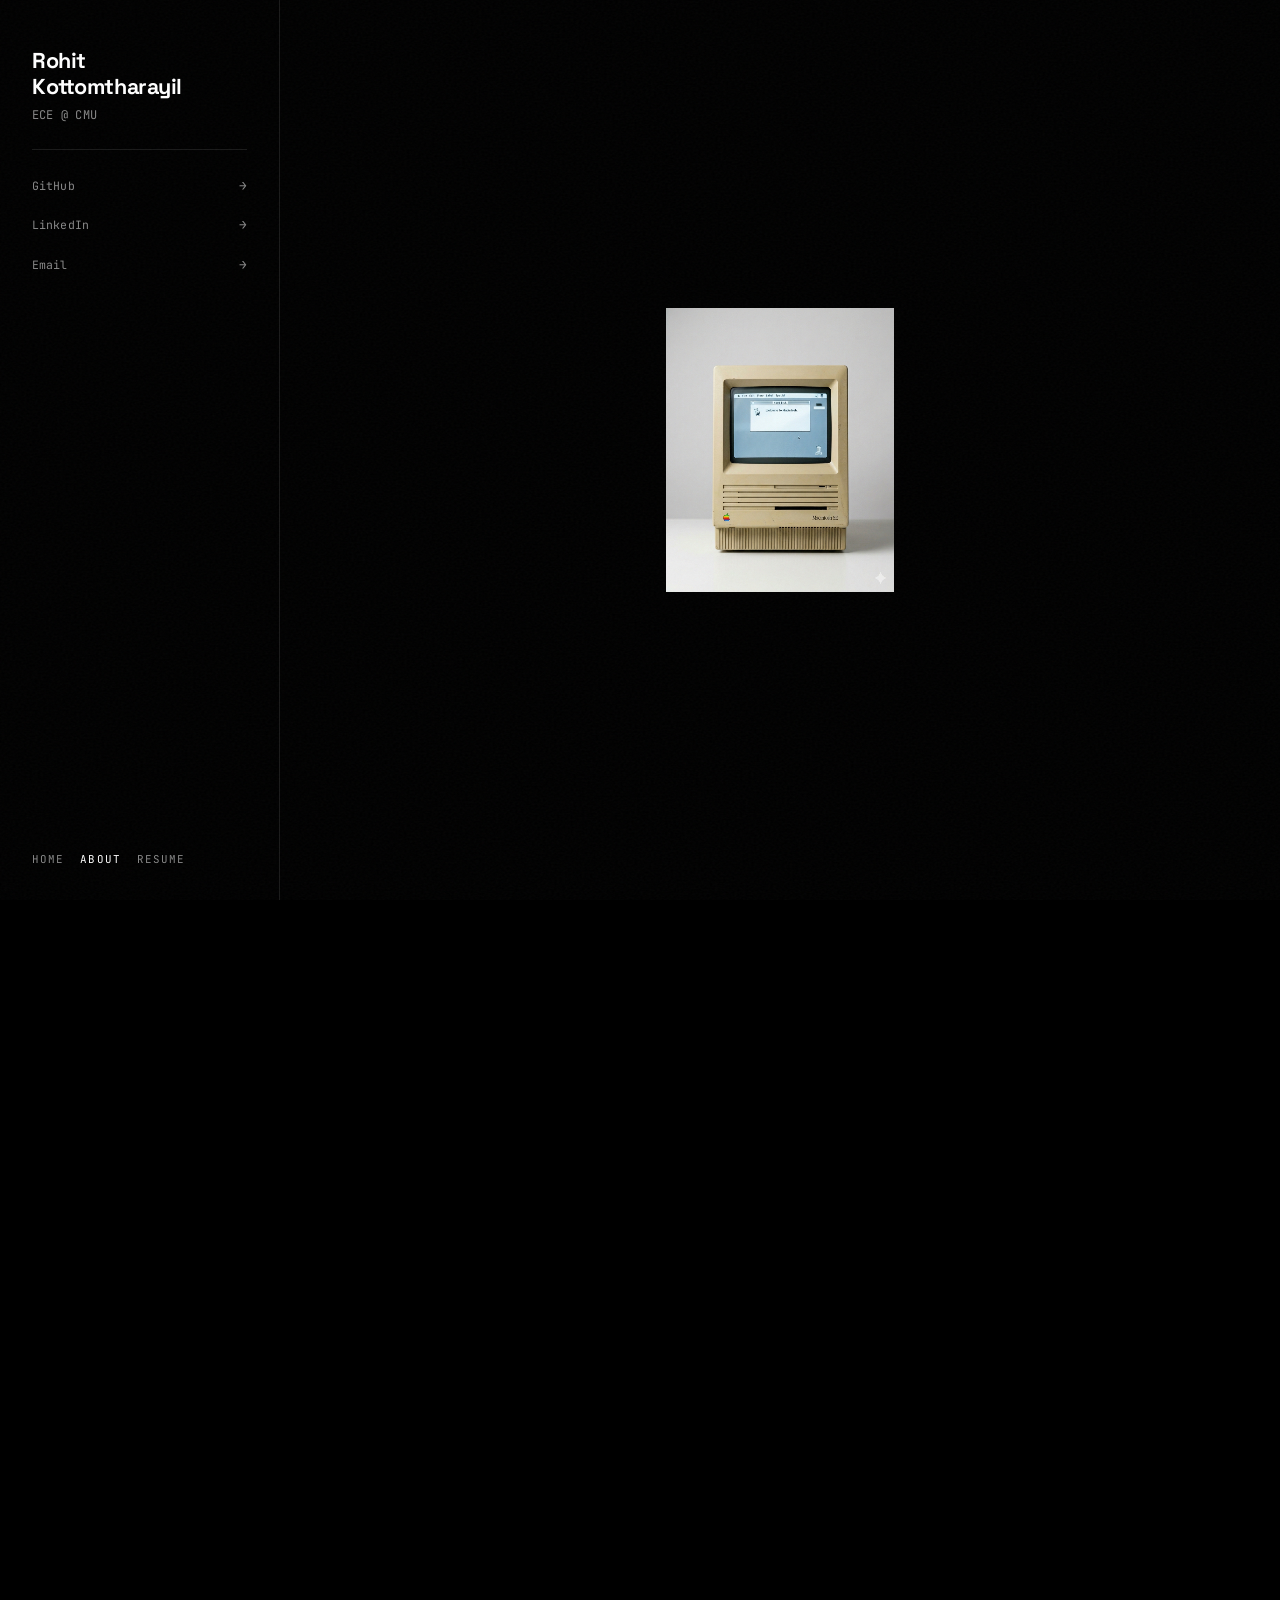
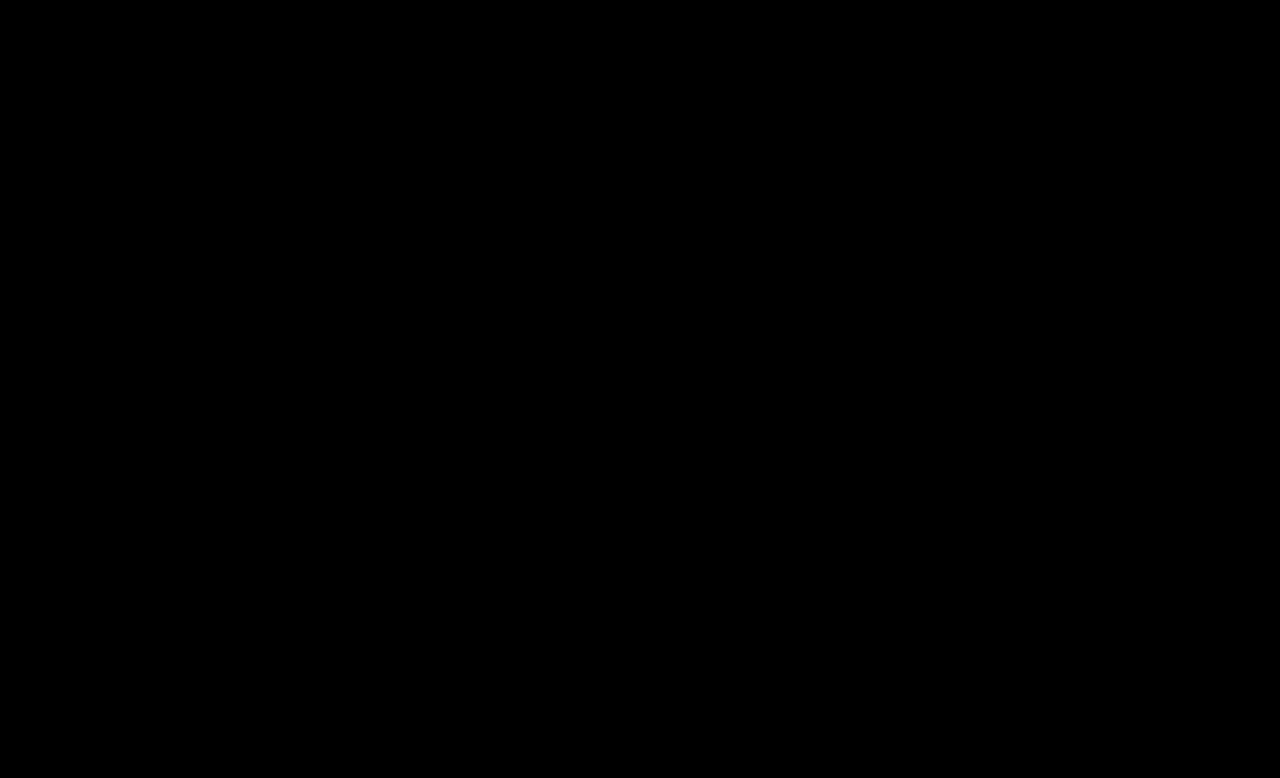
==== commit 454a4fe5: "Update Mac image path to assets/mac.png Co-authored-by: Rohit Kottomtharayil <rkottomt@users.noreply" ====
--- a/about.html
+++ b/about.html
@@ -52,7 +52,7 @@
       <div class="mac-zoom-stage" id="macZoomStage">
         <div class="mac-zoom-spacer"></div>
         <div class="mac-zoom-fixed" id="macZoomFixed">
-          <img src="assets/mac-se.png" alt="" class="mac-image" id="macImage">
+          <img src="assets/mac.png" alt="" class="mac-image" id="macImage">
           <div class="mac-screen-content" id="macScreenContent">
             <div class="mac-screen-inner" id="macScreenInner">
 
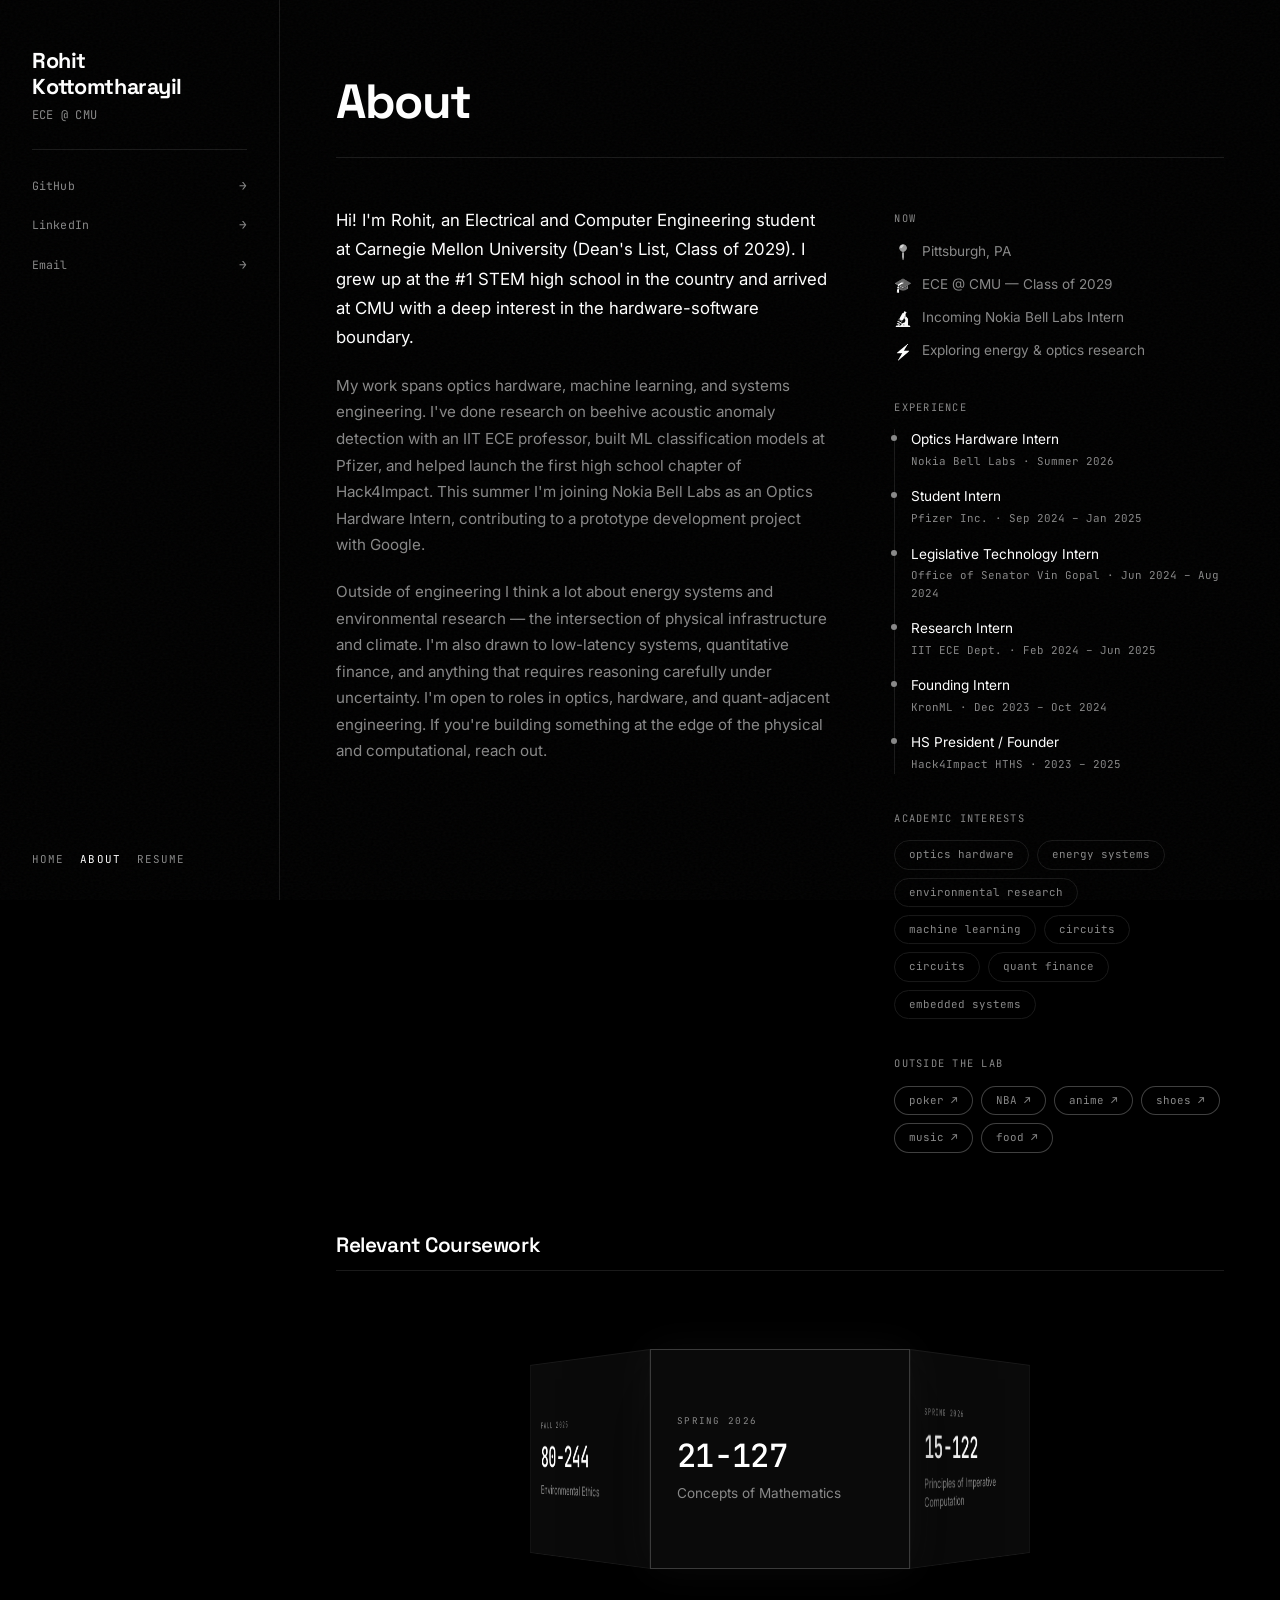
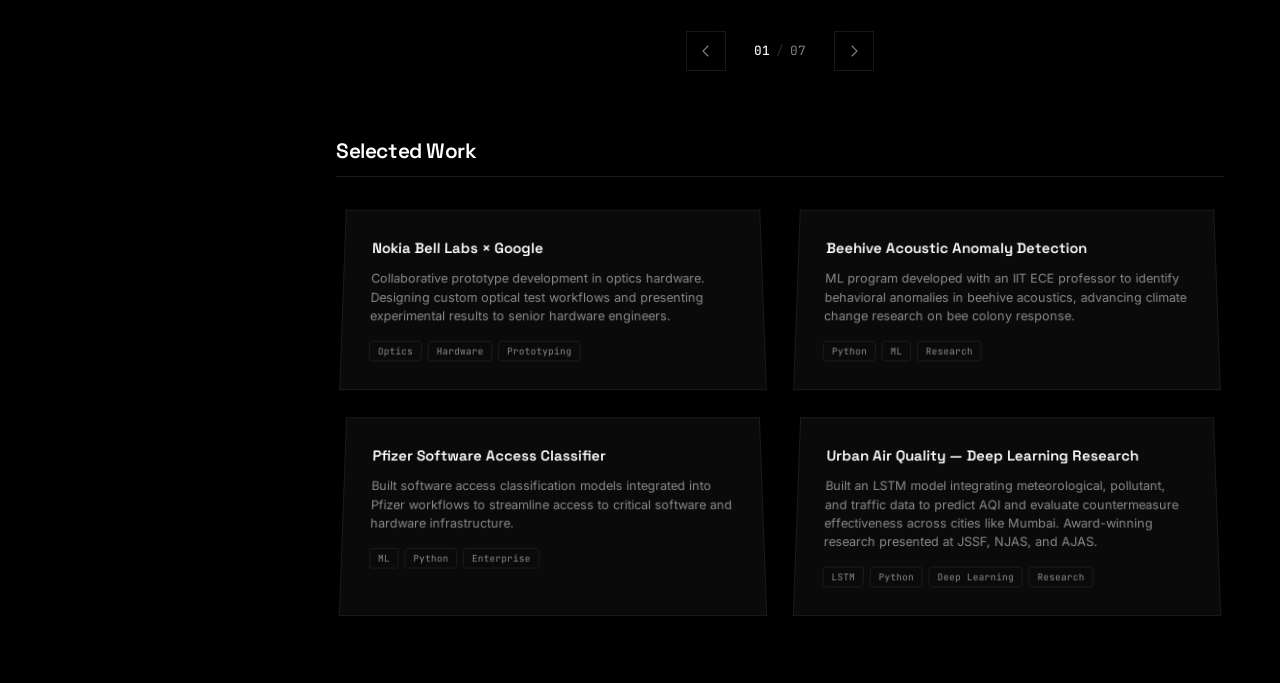
==== commit 25db2522: "Revert "Add scroll-driven Mac SE zoom transition on About page" This reverts commit 72a2fdcee83aba17" ====
--- a/about.html
+++ b/about.html
@@ -48,14 +48,6 @@
     </aside>
 
     <main class="page-content">
-      <!-- Mac SE Zoom Stage -->
-      <div class="mac-zoom-stage" id="macZoomStage">
-        <div class="mac-zoom-spacer"></div>
-        <div class="mac-zoom-fixed" id="macZoomFixed">
-          <img src="assets/mac.png" alt="" class="mac-image" id="macImage">
-          <div class="mac-screen-content" id="macScreenContent">
-            <div class="mac-screen-inner" id="macScreenInner">
-
       <h1 class="page-heading anim-in" data-parallax="-0.05" style="animation-delay:0ms">About</h1>
       <div class="page-divider anim-in-divider" style="animation-delay:80ms"></div>
 
@@ -334,11 +326,6 @@
           </div>
         </div>
       </div>
-
-            </div>
-          </div>
-        </div>
-      </div>
     </main>
   </div>
 
--- a/style.css
+++ b/style.css
@@ -397,120 +397,6 @@
   letter-spacing: 0.04em;
 }
 
-/* ===================== MAC SE ZOOM ===================== */
-.mac-zoom-stage {
-  position: relative;
-}
-
-.mac-zoom-spacer {
-  height: 250vh;
-  pointer-events: none;
-}
-
-.mac-zoom-fixed {
-  position: fixed;
-  top: 0;
-  left: var(--sidebar-width);
-  right: 0;
-  bottom: 0;
-  display: flex;
-  align-items: center;
-  justify-content: center;
-  z-index: 20;
-  pointer-events: none;
-}
-
-.mac-zoom-fixed.done {
-  position: relative;
-  left: 0;
-  z-index: 1;
-  pointer-events: auto;
-}
-
-.mac-image {
-  position: absolute;
-  top: 50%;
-  left: 50%;
-  transform: translate(-50%, -50%) scale(var(--mac-scale, 0.35));
-  width: auto;
-  height: 90vh;
-  max-height: 900px;
-  z-index: 2;
-  pointer-events: none;
-  transform-origin: center center;
-  will-change: transform, opacity;
-}
-
-.mac-zoom-fixed.done .mac-image {
-  display: none;
-}
-
-.mac-screen-content {
-  position: absolute;
-  top: 0;
-  left: 0;
-  width: 100%;
-  height: 100%;
-  z-index: 1;
-  overflow: hidden;
-  clip-path: var(--mac-clip, inset(18% 30% 38% 30%));
-  will-change: clip-path;
-}
-
-.mac-zoom-fixed.done .mac-screen-content {
-  clip-path: none;
-  position: relative;
-  width: auto;
-  height: auto;
-  overflow: visible;
-}
-
-.mac-screen-inner {
-  width: 100%;
-  min-height: 100vh;
-  padding: 64px 56px;
-  opacity: var(--content-opacity, 0.6);
-  will-change: opacity;
-}
-
-.mac-zoom-fixed.done .mac-screen-inner {
-  opacity: 1;
-  padding: 64px 56px;
-}
-
-.mac-zoom-stage .page-heading,
-.mac-zoom-stage .page-divider,
-.mac-zoom-stage .about-grid,
-.mac-zoom-stage .coursework-section,
-.mac-zoom-stage .selected-work-section,
-.mac-zoom-stage .modal-overlay {
-  /* Remove per-element animations during zoom — they fire after zoom completes */
-}
-
-@media (max-width: 1024px) {
-  .mac-zoom-fixed {
-    left: 0;
-  }
-
-  .mac-zoom-spacer {
-    height: 200vh;
-  }
-}
-
-@media (max-width: 768px) {
-  .mac-zoom-spacer {
-    height: 180vh;
-  }
-
-  .mac-screen-inner {
-    padding: 32px 20px;
-  }
-
-  .mac-zoom-fixed.done .mac-screen-inner {
-    padding: 32px 20px;
-  }
-}
-
 /* ===================== PAGE ENTRANCE ANIMATIONS ===================== */
 .anim-in {
   opacity: 0;
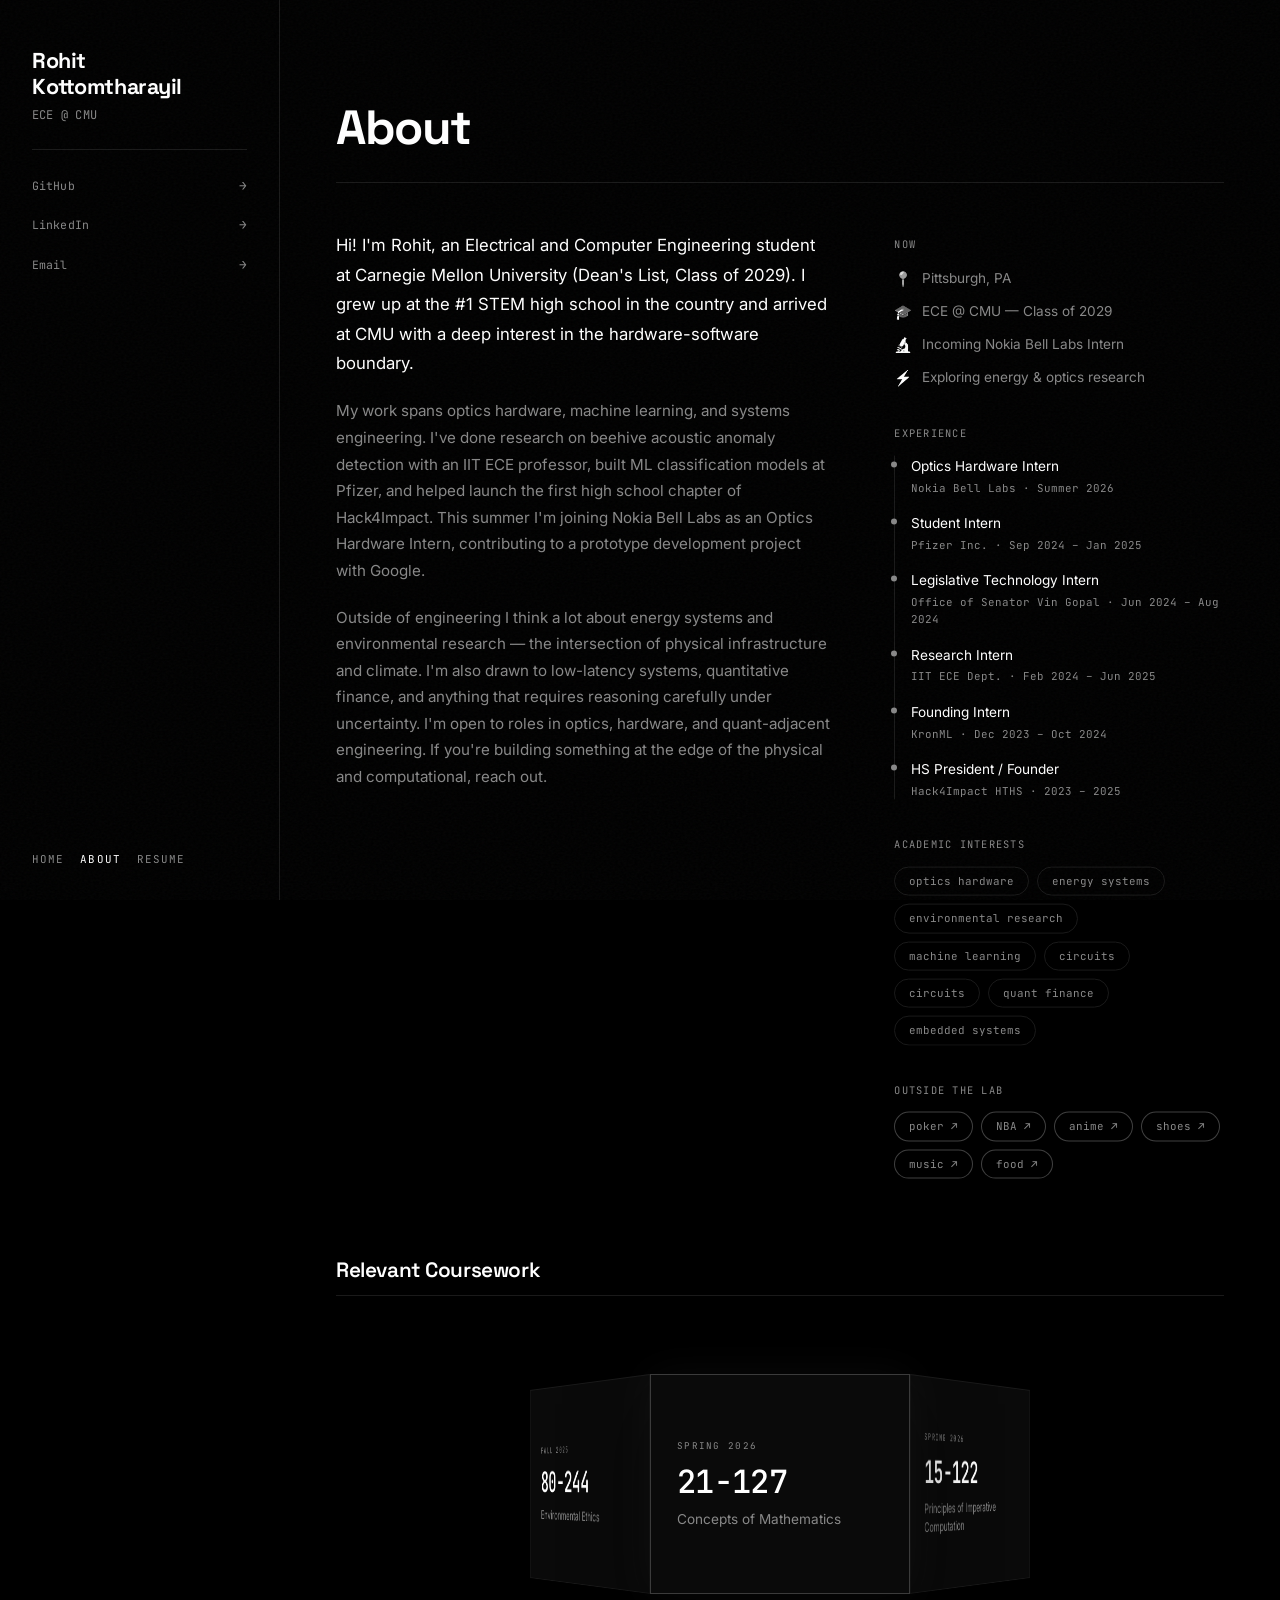
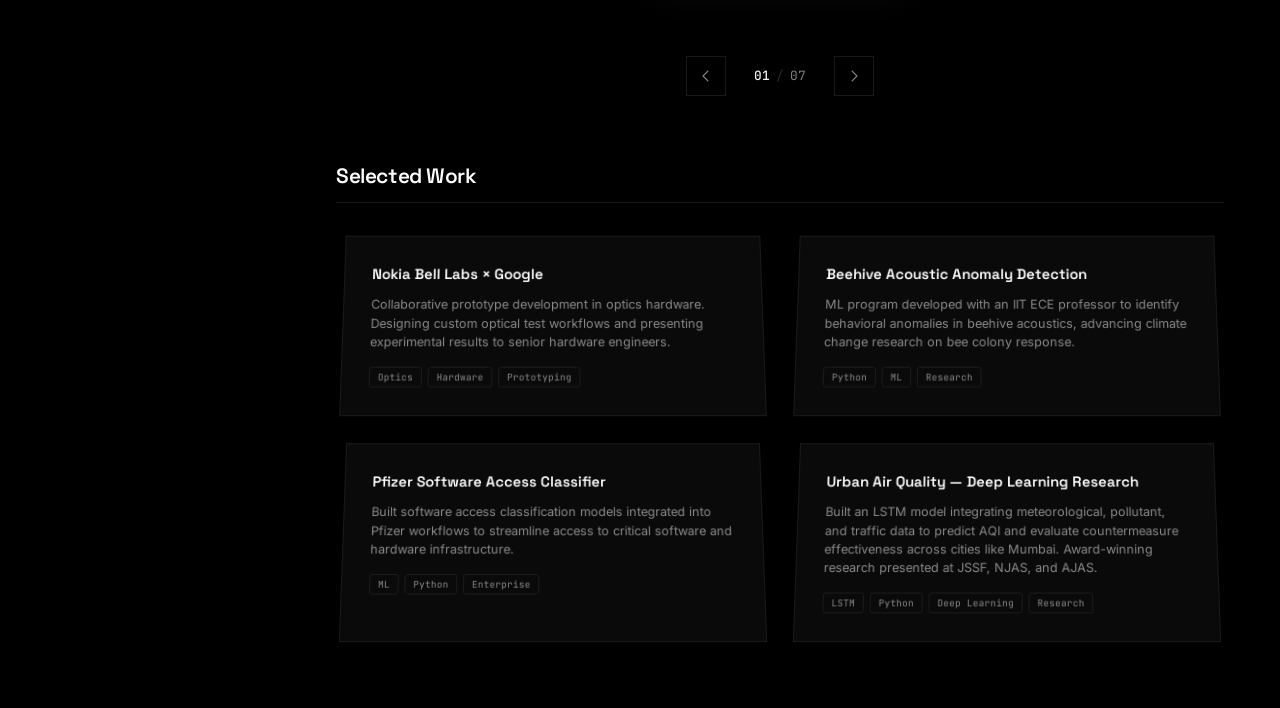
==== commit 1b8c4475: "Revert "Update Mac image path to assets/mac.png" This reverts commit 454a4fe5be3769c036900613580b919" ====
--- a/about.html
+++ b/about.html
@@ -48,6 +48,14 @@
     </aside>
 
     <main class="page-content">
+      <!-- Mac SE Zoom Stage -->
+      <div class="mac-zoom-stage" id="macZoomStage">
+        <div class="mac-zoom-spacer"></div>
+        <div class="mac-zoom-fixed" id="macZoomFixed">
+          <img src="assets/mac-se.png" alt="" class="mac-image" id="macImage">
+          <div class="mac-screen-content" id="macScreenContent">
+            <div class="mac-screen-inner" id="macScreenInner">
+
       <h1 class="page-heading anim-in" data-parallax="-0.05" style="animation-delay:0ms">About</h1>
       <div class="page-divider anim-in-divider" style="animation-delay:80ms"></div>
 
@@ -326,6 +334,11 @@
           </div>
         </div>
       </div>
+
+            </div>
+          </div>
+        </div>
+      </div>
     </main>
   </div>
 
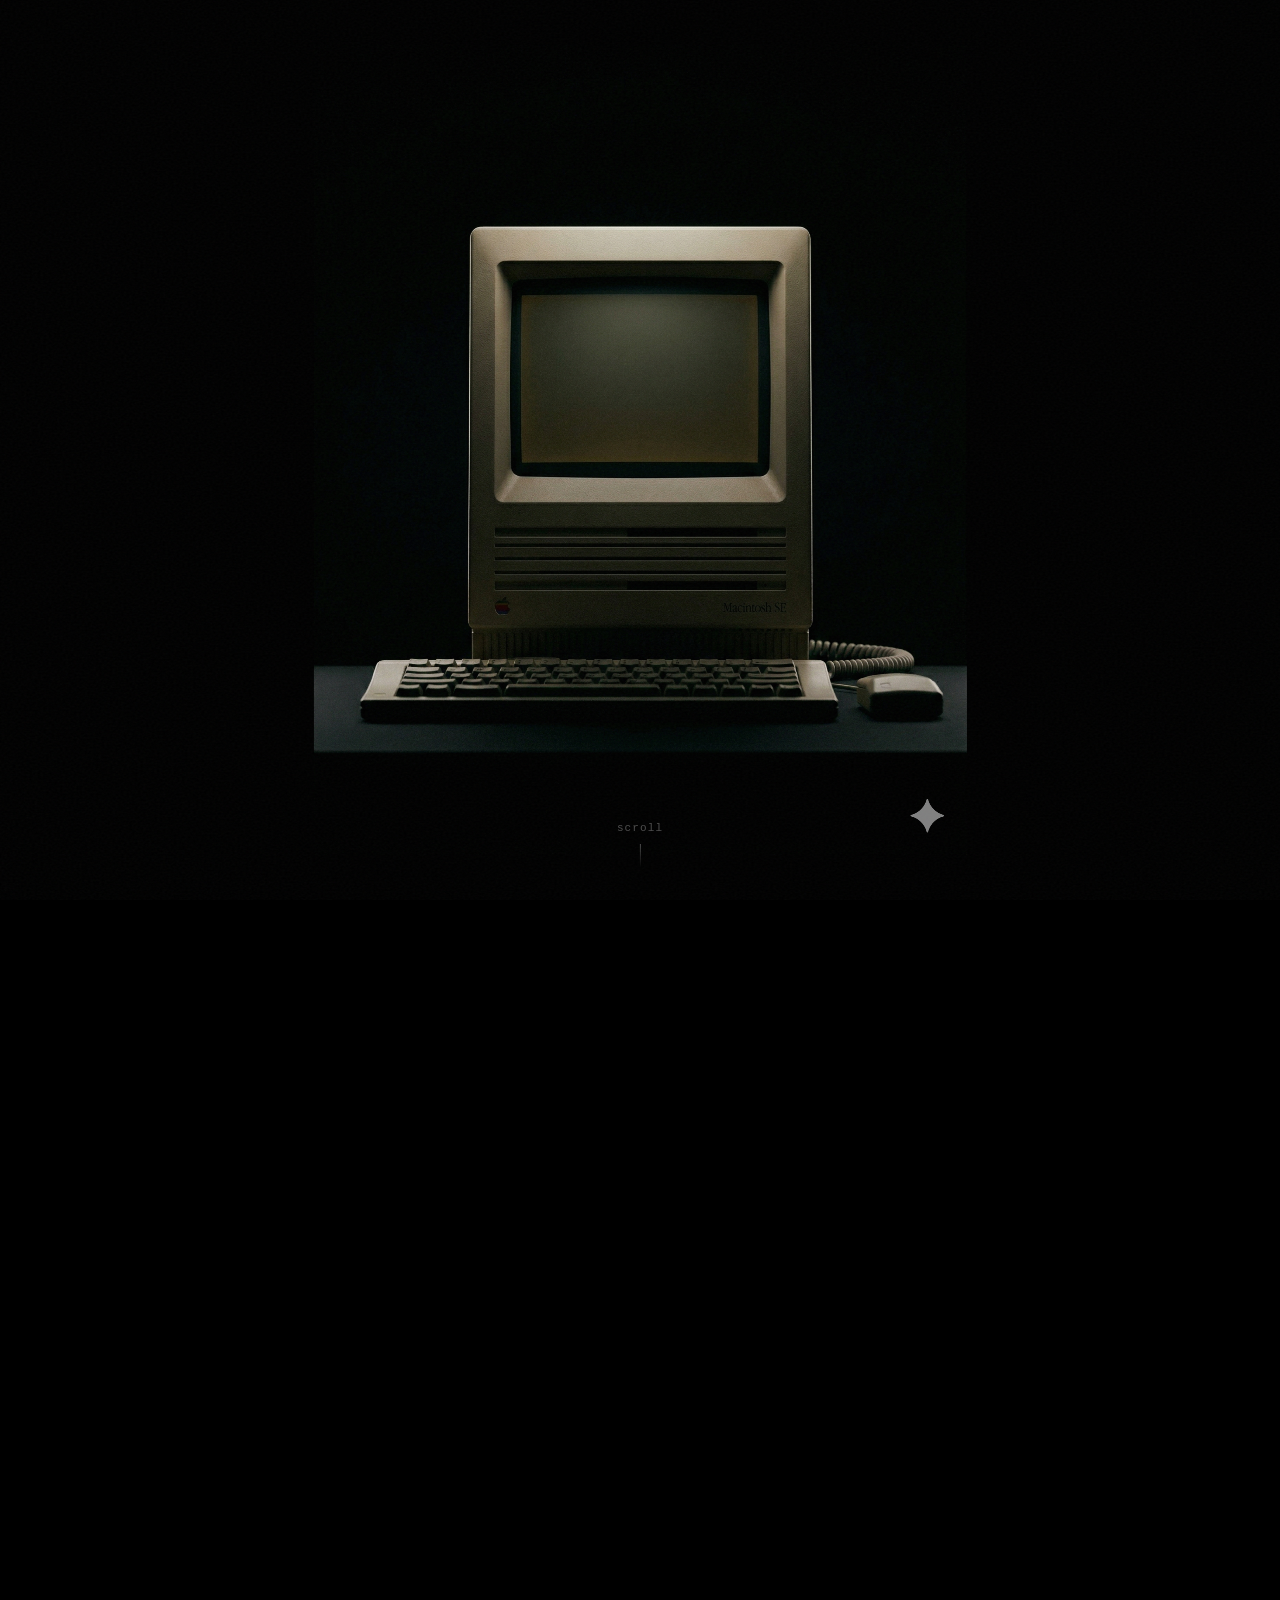
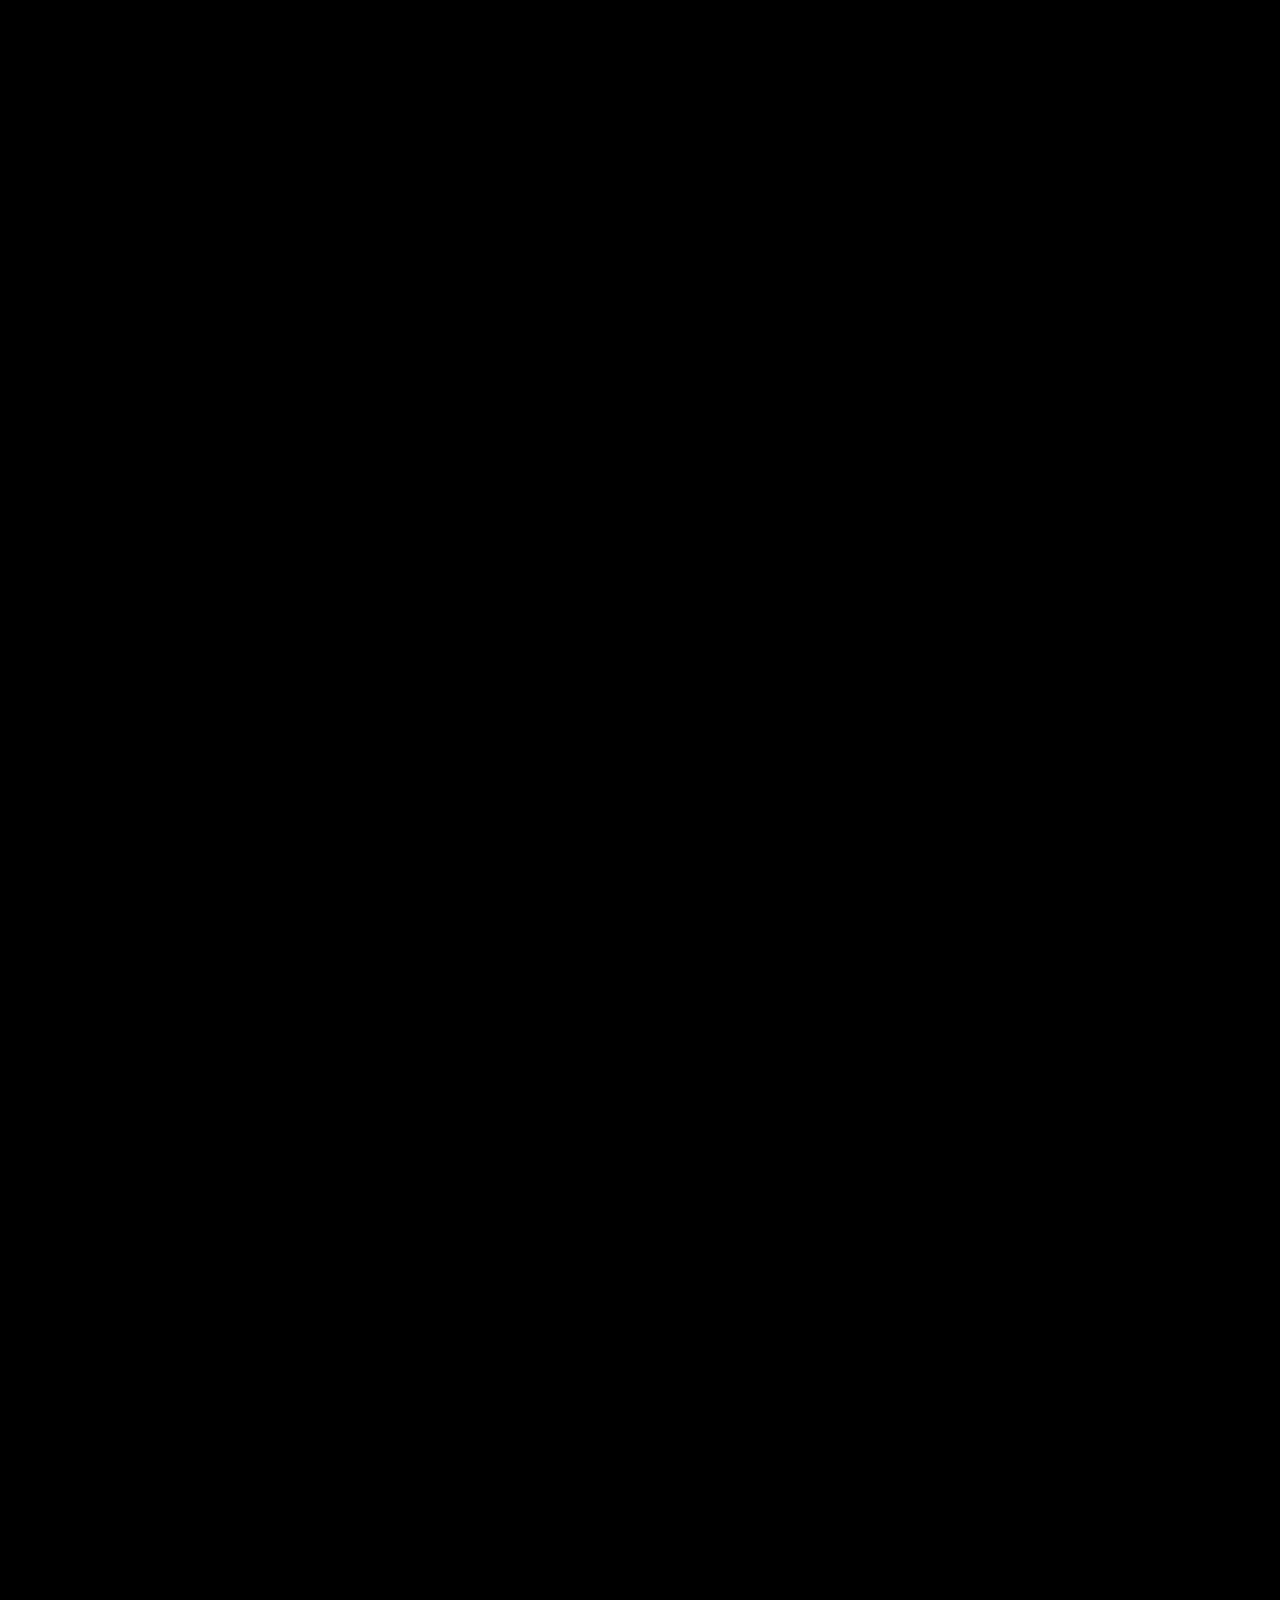
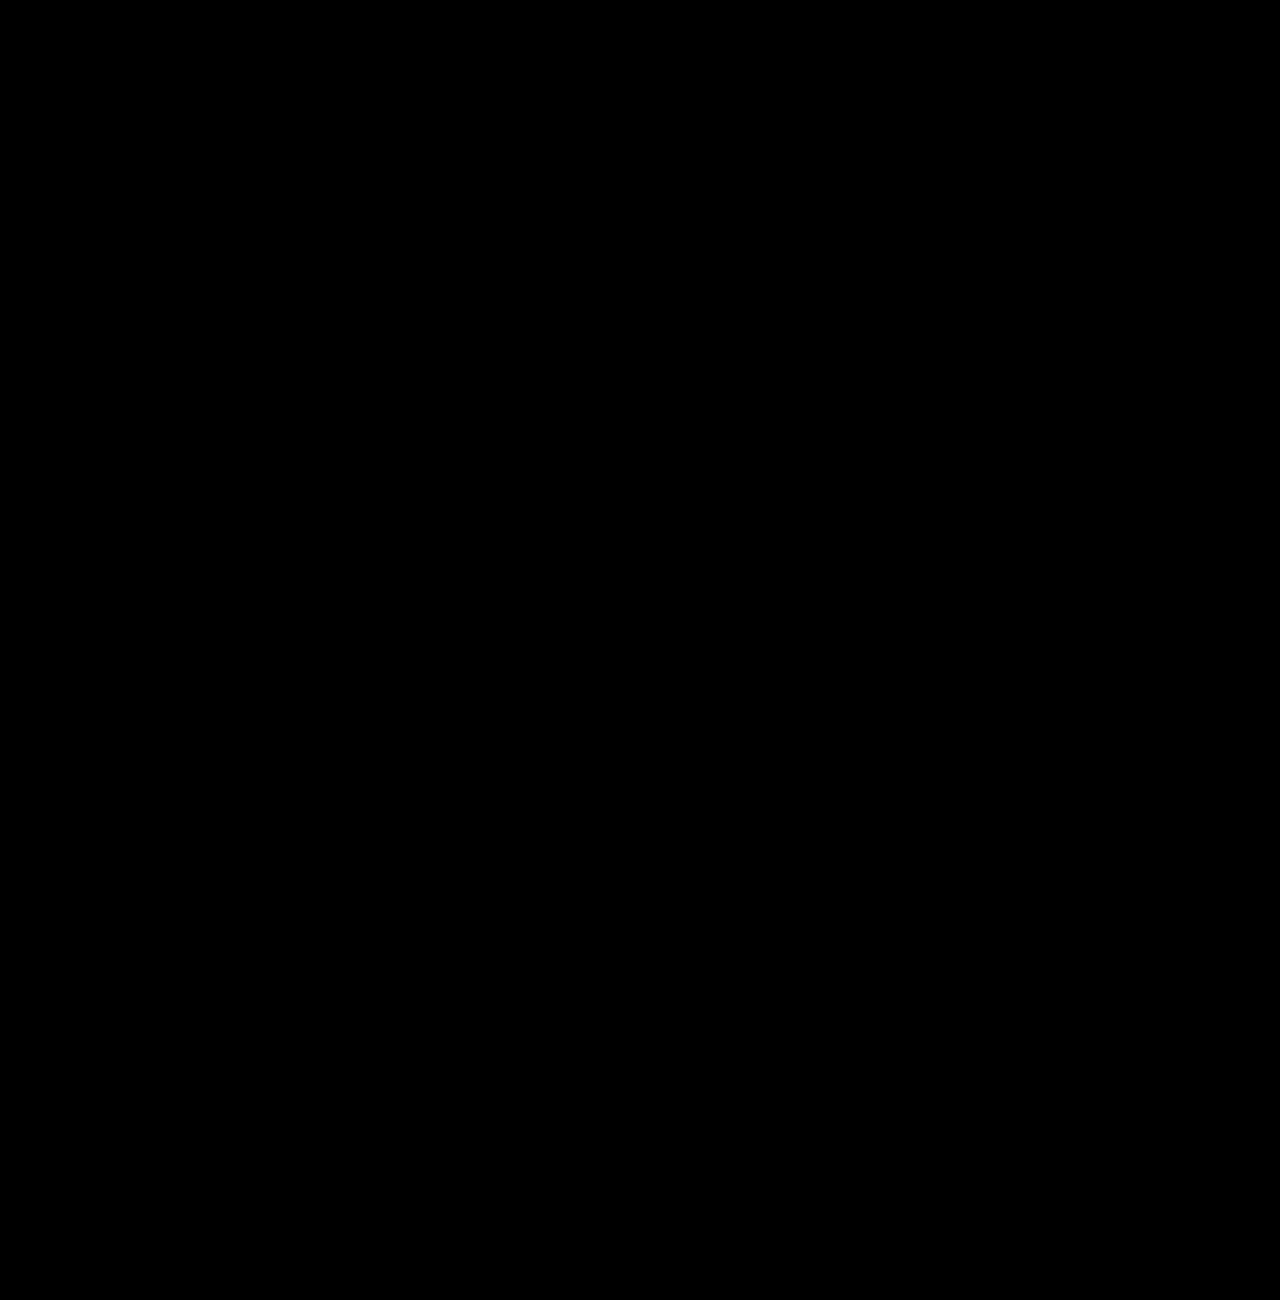
==== commit c83e3bcc: "Add Mac SE scroll-driven zoom transition on About page - Mac SE (mac-dark.png) starts centered on lo" ====
--- a/about.html
+++ b/about.html
@@ -5,7 +5,279 @@
   <meta name="viewport" content="width=device-width, initial-scale=1.0">
   <title>About — Rohit Kottomtharayil</title>
   <link rel="icon" href="assets/favicon.ico">
-  <link rel="stylesheet" href="style.css?v=3">
+  <link rel="stylesheet" href="style.css?v=4">
+  <style>
+    /* ── Mac Zoom Transition ── */
+    #mac-zoom-section {
+      position: relative;
+      height: 500vh;
+      background: #000;
+    }
+
+    #mac-sticky {
+      position: sticky;
+      top: 0;
+      height: 100vh;
+      width: 100%;
+      overflow: hidden;
+      display: flex;
+      align-items: center;
+      justify-content: center;
+      background: #000;
+    }
+
+    #mac-image-wrap {
+      position: relative;
+      width: 100%;
+      height: 100%;
+      display: flex;
+      align-items: center;
+      justify-content: center;
+      transform-origin: center center;
+      will-change: transform;
+    }
+
+    #mac-img {
+      position: absolute;
+      height: 90vh;
+      width: auto;
+      max-width: none;
+      left: 50%;
+      top: 50%;
+      transform: translate(-50%, -50%);
+      display: block;
+      pointer-events: none;
+      user-select: none;
+    }
+
+    #screen-content-wrap {
+      position: absolute;
+      overflow: hidden;
+      border-radius: 4px;
+      opacity: 0;
+      transition: opacity 0.3s;
+      pointer-events: none;
+      background: #0a0a0a;
+      box-shadow: inset 0 0 40px rgba(0,0,0,0.8), 0 0 0 1px rgba(255,255,255,0.04);
+    }
+
+    #screen-content-wrap.visible {
+      pointer-events: auto;
+    }
+
+    #screen-content-wrap::before {
+      content: '';
+      position: absolute;
+      inset: 0;
+      background: repeating-linear-gradient(
+        0deg,
+        transparent,
+        transparent 2px,
+        rgba(0,0,0,0.08) 2px,
+        rgba(0,0,0,0.08) 4px
+      );
+      pointer-events: none;
+      z-index: 100;
+    }
+
+    #screen-content-wrap::after {
+      content: '';
+      position: absolute;
+      inset: 0;
+      background: radial-gradient(ellipse at 50% 40%, rgba(80,160,80,0.06) 0%, transparent 70%);
+      pointer-events: none;
+      z-index: 101;
+    }
+
+    #screen-inner {
+      width: 100%;
+      height: 100%;
+      overflow-y: auto;
+      overflow-x: hidden;
+      color: #c8d8c0;
+      font-family: 'Courier New', Courier, monospace;
+      font-size: 11px;
+      line-height: 1.6;
+      padding: 18px 20px 40px;
+      box-sizing: border-box;
+      scrollbar-width: thin;
+      scrollbar-color: rgba(140,200,140,0.2) transparent;
+      -webkit-overflow-scrolling: touch;
+    }
+
+    #screen-inner::-webkit-scrollbar { width: 4px; }
+    #screen-inner::-webkit-scrollbar-track { background: transparent; }
+    #screen-inner::-webkit-scrollbar-thumb { background: rgba(140,200,140,0.2); border-radius: 2px; }
+
+    .sc-header {
+      border-bottom: 1px solid rgba(140,200,140,0.2);
+      padding-bottom: 10px;
+      margin-bottom: 16px;
+    }
+
+    .sc-prompt {
+      color: rgba(140,200,140,0.5);
+      font-size: 9px;
+      letter-spacing: 0.08em;
+      margin-bottom: 4px;
+    }
+
+    .sc-name {
+      font-size: 15px;
+      font-weight: bold;
+      color: #d4e8cc;
+      letter-spacing: 0.02em;
+    }
+
+    .sc-tagline {
+      font-size: 9px;
+      color: rgba(140,200,140,0.55);
+      margin-top: 2px;
+      letter-spacing: 0.06em;
+    }
+
+    .sc-section { margin-bottom: 16px; }
+
+    .sc-label {
+      font-size: 8px;
+      letter-spacing: 0.14em;
+      color: rgba(140,200,140,0.45);
+      text-transform: uppercase;
+      margin-bottom: 6px;
+      border-left: 2px solid rgba(140,200,140,0.3);
+      padding-left: 5px;
+    }
+
+    .sc-bio {
+      font-size: 10px;
+      color: #a8c8a0;
+      line-height: 1.7;
+    }
+
+    .sc-now-item {
+      font-size: 10px;
+      color: #a8c8a0;
+      margin-bottom: 3px;
+      display: flex;
+      gap: 6px;
+    }
+
+    .sc-now-bullet {
+      color: rgba(140,200,140,0.4);
+      flex-shrink: 0;
+    }
+
+    .sc-timeline-item {
+      margin-bottom: 8px;
+      padding-left: 10px;
+      border-left: 1px solid rgba(140,200,140,0.15);
+    }
+
+    .sc-timeline-title {
+      font-size: 10px;
+      color: #c0d8b8;
+      font-weight: bold;
+    }
+
+    .sc-timeline-sub {
+      font-size: 9px;
+      color: rgba(140,200,140,0.45);
+      margin-top: 1px;
+    }
+
+    .sc-tags { display: flex; flex-wrap: wrap; gap: 4px; }
+
+    .sc-tag {
+      font-size: 9px;
+      padding: 2px 7px;
+      border: 1px solid rgba(140,200,140,0.2);
+      border-radius: 2px;
+      color: rgba(140,200,140,0.6);
+      letter-spacing: 0.04em;
+    }
+
+    .sc-tag-clickable {
+      cursor: pointer;
+      transition: background 0.15s, color 0.15s;
+    }
+
+    .sc-tag-clickable:hover {
+      background: rgba(140,200,140,0.1);
+      color: #c8e0c0;
+    }
+
+    .sc-detail {
+      display: none;
+      margin-top: 6px;
+      font-size: 9px;
+      color: rgba(140,200,140,0.5);
+      padding: 5px 8px;
+      border-left: 1px solid rgba(140,200,140,0.2);
+      line-height: 1.6;
+    }
+
+    .sc-detail.open { display: block; }
+
+    .sc-work-item {
+      margin-bottom: 10px;
+      padding: 8px 10px;
+      border: 1px solid rgba(140,200,140,0.1);
+      border-radius: 3px;
+      background: rgba(140,200,140,0.02);
+    }
+
+    .sc-work-title {
+      font-size: 10px;
+      color: #c8d8c0;
+      font-weight: bold;
+      margin-bottom: 3px;
+    }
+
+    .sc-work-desc {
+      font-size: 9px;
+      color: rgba(140,200,140,0.5);
+      line-height: 1.6;
+    }
+
+    .sc-cursor-blink {
+      display: inline-block;
+      width: 6px;
+      height: 10px;
+      background: rgba(140,200,140,0.7);
+      animation: blink 1s step-end infinite;
+      margin-left: 2px;
+      vertical-align: text-bottom;
+    }
+
+    @keyframes blink { 0%,100%{opacity:1} 50%{opacity:0} }
+
+    #mac-scroll-hint {
+      position: absolute;
+      bottom: 32px;
+      left: 50%;
+      transform: translateX(-50%);
+      color: rgba(255,255,255,0.3);
+      font-size: 11px;
+      letter-spacing: 0.1em;
+      font-family: 'Courier New', monospace;
+      text-transform: lowercase;
+      display: flex;
+      flex-direction: column;
+      align-items: center;
+      gap: 6px;
+      pointer-events: none;
+      transition: opacity 0.4s;
+    }
+
+    .hint-arrow {
+      width: 1px;
+      height: 24px;
+      background: linear-gradient(to bottom, rgba(255,255,255,0.3), transparent);
+      animation: hint-pulse 2s ease-in-out infinite;
+    }
+
+    @keyframes hint-pulse { 0%,100%{opacity:0.3} 50%{opacity:0.8} }
+  </style>
 </head>
 <body>
   <div class="cursor-dot" id="cursorDot"></div>
@@ -17,7 +289,104 @@
     <rect width="100%" height="100%" filter="url(#noiseFilter)"/>
   </svg>
 
-  <div class="page-wrapper" id="pageWrapper">
+  <!-- ── MAC ZOOM SECTION ── -->
+  <div id="mac-zoom-section">
+    <div id="mac-sticky">
+      <div id="mac-image-wrap">
+        <img id="mac-img" src="assets/mac-dark.png" alt="Macintosh SE" draggable="false">
+      </div>
+
+      <div id="screen-content-wrap">
+        <div id="screen-inner">
+          <div class="sc-header">
+            <div class="sc-prompt">rohit@cmu:~$<span class="sc-cursor-blink"></span></div>
+            <div class="sc-name">Rohit Kottomtharayil</div>
+            <div class="sc-tagline">ECE @ Carnegie Mellon · Class of 2029</div>
+          </div>
+
+          <div class="sc-section">
+            <div class="sc-label">bio</div>
+            <div class="sc-bio">Hi — I'm an ECE student at CMU (Dean's List) with a deep interest in the hardware-software boundary. I grew up at the #1 STEM high school in the country. My work spans optics hardware, machine learning, and systems engineering. This summer I'm joining Nokia Bell Labs as an Optics Hardware Intern, on a prototype project with Google.<br><br>I'm drawn to low-latency systems, quant finance, and anything requiring careful reasoning under uncertainty.</div>
+          </div>
+
+          <div class="sc-section">
+            <div class="sc-label">now</div>
+            <div class="sc-now-item"><span class="sc-now-bullet">›</span> Pittsburgh, PA</div>
+            <div class="sc-now-item"><span class="sc-now-bullet">›</span> ECE @ CMU — Class of 2029</div>
+            <div class="sc-now-item"><span class="sc-now-bullet">›</span> Incoming Nokia Bell Labs Intern</div>
+            <div class="sc-now-item"><span class="sc-now-bullet">›</span> Exploring energy &amp; optics research</div>
+          </div>
+
+          <div class="sc-section">
+            <div class="sc-label">experience</div>
+            <div class="sc-timeline-item"><div class="sc-timeline-title">Optics Hardware Intern</div><div class="sc-timeline-sub">Nokia Bell Labs · Summer 2026</div></div>
+            <div class="sc-timeline-item"><div class="sc-timeline-title">Student Intern</div><div class="sc-timeline-sub">Pfizer Inc. · Sep 2024 – Jan 2025</div></div>
+            <div class="sc-timeline-item"><div class="sc-timeline-title">Legislative Technology Intern</div><div class="sc-timeline-sub">Office of Senator Vin Gopal · Jun–Aug 2024</div></div>
+            <div class="sc-timeline-item"><div class="sc-timeline-title">Research Intern</div><div class="sc-timeline-sub">IIT ECE Dept. · Feb 2024 – Jun 2025</div></div>
+            <div class="sc-timeline-item"><div class="sc-timeline-title">Founding Intern</div><div class="sc-timeline-sub">KronML · Dec 2023 – Oct 2024</div></div>
+            <div class="sc-timeline-item"><div class="sc-timeline-title">HS President / Founder</div><div class="sc-timeline-sub">Hack4Impact HTHS · 2023–2025</div></div>
+          </div>
+
+          <div class="sc-section">
+            <div class="sc-label">selected work</div>
+            <div class="sc-work-item"><div class="sc-work-title">Nokia Bell Labs × Google</div><div class="sc-work-desc">Optics hardware prototype development. Designing custom optical test workflows, presenting results to senior hardware engineers.</div></div>
+            <div class="sc-work-item"><div class="sc-work-title">Beehive Acoustic Anomaly Detection</div><div class="sc-work-desc">ML program with IIT ECE professor. Identifies behavioral anomalies in beehive acoustics, advancing climate change research.</div></div>
+            <div class="sc-work-item"><div class="sc-work-title">Urban Air Quality — Deep Learning</div><div class="sc-work-desc">LSTM model integrating meteorological, pollutant, and traffic data to predict AQI. Award-winning research at JSSF, NJAS, AJAS.</div></div>
+            <div class="sc-work-item"><div class="sc-work-title">Pfizer Software Access Classifier</div><div class="sc-work-desc">ML classification models integrated into Pfizer workflows to streamline access to critical software and hardware.</div></div>
+          </div>
+
+          <div class="sc-section">
+            <div class="sc-label">interests</div>
+            <div class="sc-tags">
+              <span class="sc-tag">optics hardware</span>
+              <span class="sc-tag">energy systems</span>
+              <span class="sc-tag">machine learning</span>
+              <span class="sc-tag">circuits</span>
+              <span class="sc-tag">quant finance</span>
+              <span class="sc-tag">embedded systems</span>
+            </div>
+          </div>
+
+          <div class="sc-section">
+            <div class="sc-label">outside the lab</div>
+            <div class="sc-tags">
+              <span class="sc-tag sc-tag-clickable" data-detail="sc-d-poker">poker</span>
+              <span class="sc-tag sc-tag-clickable" data-detail="sc-d-nba">nba</span>
+              <span class="sc-tag sc-tag-clickable" data-detail="sc-d-anime">anime</span>
+              <span class="sc-tag sc-tag-clickable" data-detail="sc-d-shoes">shoes</span>
+              <span class="sc-tag sc-tag-clickable" data-detail="sc-d-music">music</span>
+              <span class="sc-tag sc-tag-clickable" data-detail="sc-d-food">food</span>
+            </div>
+            <div class="sc-detail" id="sc-d-poker">Low stakes texas hold 'em. Nothing beats a Friday night home game.</div>
+            <div class="sc-detail" id="sc-d-nba">Timberwolves and Knicks. Favorite player: Anthony Edwards.</div>
+            <div class="sc-detail" id="sc-d-anime">One Piece › HxH › Samurai Champloo › Mob Psycho › Haikyuu › FMA:B...</div>
+            <div class="sc-detail" id="sc-d-shoes">Dunks, Jordans, Air Forces, 550s, Vomeros — and counting.</div>
+            <div class="sc-detail" id="sc-d-music">Travis Scott, Tyler, Pritam, Tame Impala, SZA, Frank Ocean. Currently: Tu Jaane Na / Nights.</div>
+            <div class="sc-detail" id="sc-d-food">Big food person — Beli @bigroko. Favorites: Pusadee's Garden, Semma.</div>
+          </div>
+
+          <div class="sc-section">
+            <div class="sc-label">coursework</div>
+            <div class="sc-now-item"><span class="sc-now-bullet">›</span> 21-127 Concepts of Mathematics</div>
+            <div class="sc-now-item"><span class="sc-now-bullet">›</span> 15-122 Principles of Imperative Computation</div>
+            <div class="sc-now-item"><span class="sc-now-bullet">›</span> 42-101 Intro to Biomedical Engineering</div>
+            <div class="sc-now-item"><span class="sc-now-bullet">›</span> 18-100 Intro to ECE</div>
+            <div class="sc-now-item"><span class="sc-now-bullet">›</span> 21-254 Linear Algebra &amp; Vector Calculus</div>
+            <div class="sc-now-item"><span class="sc-now-bullet">›</span> 33-141 Physics I for Engineering</div>
+            <div class="sc-now-item"><span class="sc-now-bullet">›</span> 80-244 Environmental Ethics</div>
+          </div>
+        </div>
+      </div>
+
+      <div id="mac-scroll-hint">
+        <span>scroll</span>
+        <div class="hint-arrow"></div>
+      </div>
+    </div>
+  </div>
+
+  <!-- ── NORMAL PAGE (shown after zoom completes) ── -->
+  <div class="page-wrapper" id="pageWrapper" style="display:none;">
     <aside class="sidebar">
       <div class="sidebar-top">
         <a href="index.html" class="name nav-link-transition">Rohit<br>Kottomtharayil</a>
@@ -48,14 +417,6 @@
     </aside>
 
     <main class="page-content">
-      <!-- Mac SE Zoom Stage -->
-      <div class="mac-zoom-stage" id="macZoomStage">
-        <div class="mac-zoom-spacer"></div>
-        <div class="mac-zoom-fixed" id="macZoomFixed">
-          <img src="assets/mac-se.png" alt="" class="mac-image" id="macImage">
-          <div class="mac-screen-content" id="macScreenContent">
-            <div class="mac-screen-inner" id="macScreenInner">
-
       <h1 class="page-heading anim-in" data-parallax="-0.05" style="animation-delay:0ms">About</h1>
       <div class="page-divider anim-in-divider" style="animation-delay:80ms"></div>
 
@@ -80,30 +441,12 @@
           <div class="anim-in" style="animation-delay:320ms">
             <div class="about-section-label">Experience</div>
             <div class="timeline">
-              <div class="timeline-item">
-                <div class="timeline-title">Optics Hardware Intern</div>
-                <div class="timeline-sub">Nokia Bell Labs · Summer 2026</div>
-              </div>
-              <div class="timeline-item">
-                <div class="timeline-title">Student Intern</div>
-                <div class="timeline-sub">Pfizer Inc. · Sep 2024 – Jan 2025</div>
-              </div>
-              <div class="timeline-item">
-                <div class="timeline-title">Legislative Technology Intern</div>
-                <div class="timeline-sub">Office of Senator Vin Gopal · Jun 2024 – Aug 2024</div>
-              </div>
-              <div class="timeline-item">
-                <div class="timeline-title">Research Intern</div>
-                <div class="timeline-sub">IIT ECE Dept. · Feb 2024 – Jun 2025</div>
-              </div>
-              <div class="timeline-item">
-                <div class="timeline-title">Founding Intern</div>
-                <div class="timeline-sub">KronML · Dec 2023 – Oct 2024</div>
-              </div>
-              <div class="timeline-item">
-                <div class="timeline-title">HS President / Founder</div>
-                <div class="timeline-sub">Hack4Impact HTHS · 2023 – 2025</div>
-              </div>
+              <div class="timeline-item"><div class="timeline-title">Optics Hardware Intern</div><div class="timeline-sub">Nokia Bell Labs · Summer 2026</div></div>
+              <div class="timeline-item"><div class="timeline-title">Student Intern</div><div class="timeline-sub">Pfizer Inc. · Sep 2024 – Jan 2025</div></div>
+              <div class="timeline-item"><div class="timeline-title">Legislative Technology Intern</div><div class="timeline-sub">Office of Senator Vin Gopal · Jun 2024 – Aug 2024</div></div>
+              <div class="timeline-item"><div class="timeline-title">Research Intern</div><div class="timeline-sub">IIT ECE Dept. · Feb 2024 – Jun 2025</div></div>
+              <div class="timeline-item"><div class="timeline-title">Founding Intern</div><div class="timeline-sub">KronML · Dec 2023 – Oct 2024</div></div>
+              <div class="timeline-item"><div class="timeline-title">HS President / Founder</div><div class="timeline-sub">Hack4Impact HTHS · 2023 – 2025</div></div>
             </div>
           </div>
 
@@ -114,7 +457,6 @@
               <span class="interest-tag">energy systems</span>
               <span class="interest-tag">environmental research</span>
               <span class="interest-tag">machine learning</span>
-              <span class="interest-tag">circuits</span>
               <span class="interest-tag">circuits</span>
               <span class="interest-tag">quant finance</span>
               <span class="interest-tag">embedded systems</span>
@@ -140,7 +482,6 @@
         </div>
       </div>
 
-      <!-- Anime Ranking Modal -->
       <div class="modal-overlay" id="animeModal">
         <div class="modal-box">
           <div class="modal-header">
@@ -149,59 +490,25 @@
           </div>
           <div class="modal-body">
             <ol class="anime-list">
-              <li>One Piece</li>
-              <li>Hunter x Hunter</li>
-              <li>Samurai Champloo</li>
-              <li>Mob Psycho 100</li>
-              <li>Haikyuu</li>
-              <li>Katanagatari</li>
-              <li>Fullmetal Alchemist: Brotherhood</li>
-              <li>Vinland Saga</li>
-              <li>JJBA</li>
-              <li>Dorohedoro</li>
-              <li>Steins;Gate</li>
-              <li>Attack On Titan</li>
-              <li>Violet Evergarden</li>
-              <li>Kuroko's Basketball</li>
-              <li>DanDaDan</li>
-              <li>Fire Force</li>
-              <li>The Great Pretender</li>
-              <li>Toradora</li>
-              <li>A Whisker Away</li>
-              <li>Beastars</li>
-              <li>Jujutsu Kaisen</li>
-              <li>Zom 100</li>
-              <li>One Punch Man</li>
-              <li>Your Name</li>
-              <li>Naruto</li>
-              <li>Solo Leveling</li>
-              <li>Gurren Lagann</li>
-              <li>Summertime Rendering</li>
-              <li>My Hero Academia</li>
-              <li>Cowboy Bebop</li>
-              <li>Death Parade</li>
-              <li>Terror in Resonance</li>
-              <li>100 Meters</li>
-              <li>Erased</li>
-              <li>Afro Samurai</li>
-              <li>Code Geass</li>
-              <li>Hell's Paradise</li>
-              <li>Blue Lock</li>
-              <li>Parasyte</li>
-              <li>Chainsaw Man</li>
-              <li>Re:Zero</li>
-              <li>The Promised Neverland</li>
-              <li>A Silent Voice</li>
-              <li>Demon Slayer</li>
-              <li>Black Clover</li>
-              <li>Death Note</li>
-              <li>5 Centimeters Per Second</li>
-              <li>Maboroshi</li>
-              <li>Cyberpunk: Edgerunners</li>
-              <li>Angel Beats</li>
-              <li>Assassination Classroom</li>
-              <li>FLCL</li>
-              <li>Seven Deadly Sins</li>
+              <li>One Piece</li><li>Hunter x Hunter</li><li>Samurai Champloo</li>
+              <li>Mob Psycho 100</li><li>Haikyuu</li><li>Katanagatari</li>
+              <li>Fullmetal Alchemist: Brotherhood</li><li>Vinland Saga</li>
+              <li>JJBA</li><li>Dorohedoro</li><li>Steins;Gate</li>
+              <li>Attack On Titan</li><li>Violet Evergarden</li>
+              <li>Kuroko's Basketball</li><li>DanDaDan</li><li>Fire Force</li>
+              <li>The Great Pretender</li><li>Toradora</li><li>A Whisker Away</li>
+              <li>Beastars</li><li>Jujutsu Kaisen</li><li>Zom 100</li>
+              <li>One Punch Man</li><li>Your Name</li><li>Naruto</li>
+              <li>Solo Leveling</li><li>Gurren Lagann</li><li>Summertime Rendering</li>
+              <li>My Hero Academia</li><li>Cowboy Bebop</li><li>Death Parade</li>
+              <li>Terror in Resonance</li><li>100 Meters</li><li>Erased</li>
+              <li>Afro Samurai</li><li>Code Geass</li><li>Hell's Paradise</li>
+              <li>Blue Lock</li><li>Parasyte</li><li>Chainsaw Man</li>
+              <li>Re:Zero</li><li>The Promised Neverland</li><li>A Silent Voice</li>
+              <li>Demon Slayer</li><li>Black Clover</li><li>Death Note</li>
+              <li>5 Centimeters Per Second</li><li>Maboroshi</li>
+              <li>Cyberpunk: Edgerunners</li><li>Angel Beats</li>
+              <li>Assassination Classroom</li><li>FLCL</li><li>Seven Deadly Sins</li>
             </ol>
           </div>
         </div>
@@ -210,138 +517,113 @@
       <div class="coursework-section anim-in" data-parallax="-0.02" style="animation-delay:560ms">
         <div class="section-title">Relevant Coursework</div>
         <div class="page-divider"></div>
-
         <div class="carousel-wrapper">
           <div class="carousel-scene">
             <div class="carousel-ring" id="courseCarousel">
-
-              <div class="carousel-card">
-                <div class="carousel-card-inner">
-                  <span class="carousel-semester">Spring 2026</span>
-                  <span class="carousel-code">21-127</span>
-                  <span class="carousel-name">Concepts of Mathematics</span>
-                </div>
-              </div>
-
-              <div class="carousel-card">
-                <div class="carousel-card-inner">
-                  <span class="carousel-semester">Spring 2026</span>
-                  <span class="carousel-code">15-122</span>
-                  <span class="carousel-name">Principles of Imperative Computation</span>
-                </div>
-              </div>
-
-              <div class="carousel-card">
-                <div class="carousel-card-inner">
-                  <span class="carousel-semester">Spring 2026</span>
-                  <span class="carousel-code">42-101</span>
-                  <span class="carousel-name">Introduction to Biomedical Engineering</span>
-                </div>
-              </div>
-
-              <div class="carousel-card">
-                <div class="carousel-card-inner">
-                  <span class="carousel-semester">Fall 2025</span>
-                  <span class="carousel-code">18-100</span>
-                  <span class="carousel-name">Intro to Electrical &amp; Computer Engineering</span>
-                </div>
-              </div>
-
-              <div class="carousel-card">
-                <div class="carousel-card-inner">
-                  <span class="carousel-semester">Fall 2025</span>
-                  <span class="carousel-code">21-254</span>
-                  <span class="carousel-name">Linear Algebra &amp; Vector Calculus</span>
-                </div>
-              </div>
-
-              <div class="carousel-card">
-                <div class="carousel-card-inner">
-                  <span class="carousel-semester">Fall 2025</span>
-                  <span class="carousel-code">33-141</span>
-                  <span class="carousel-name">Physics I for Engineering Students</span>
-                </div>
-              </div>
-
-              <div class="carousel-card">
-                <div class="carousel-card-inner">
-                  <span class="carousel-semester">Fall 2025</span>
-                  <span class="carousel-code">80-244</span>
-                  <span class="carousel-name">Environmental Ethics</span>
-                </div>
-              </div>
-
+              <div class="carousel-card"><div class="carousel-card-inner"><span class="carousel-semester">Spring 2026</span><span class="carousel-code">21-127</span><span class="carousel-name">Concepts of Mathematics</span></div></div>
+              <div class="carousel-card"><div class="carousel-card-inner"><span class="carousel-semester">Spring 2026</span><span class="carousel-code">15-122</span><span class="carousel-name">Principles of Imperative Computation</span></div></div>
+              <div class="carousel-card"><div class="carousel-card-inner"><span class="carousel-semester">Spring 2026</span><span class="carousel-code">42-101</span><span class="carousel-name">Introduction to Biomedical Engineering</span></div></div>
+              <div class="carousel-card"><div class="carousel-card-inner"><span class="carousel-semester">Fall 2025</span><span class="carousel-code">18-100</span><span class="carousel-name">Intro to Electrical &amp; Computer Engineering</span></div></div>
+              <div class="carousel-card"><div class="carousel-card-inner"><span class="carousel-semester">Fall 2025</span><span class="carousel-code">21-254</span><span class="carousel-name">Linear Algebra &amp; Vector Calculus</span></div></div>
+              <div class="carousel-card"><div class="carousel-card-inner"><span class="carousel-semester">Fall 2025</span><span class="carousel-code">33-141</span><span class="carousel-name">Physics I for Engineering Students</span></div></div>
+              <div class="carousel-card"><div class="carousel-card-inner"><span class="carousel-semester">Fall 2025</span><span class="carousel-code">80-244</span><span class="carousel-name">Environmental Ethics</span></div></div>
             </div>
           </div>
-
           <div class="carousel-controls">
-            <button class="carousel-btn" id="carouselPrev" aria-label="Previous course">
-              <svg width="18" height="18" viewBox="0 0 24 24" fill="none" stroke="currentColor" stroke-width="1.5"><path d="M15 19l-7-7 7-7"/></svg>
-            </button>
-            <div class="carousel-indicator" id="carouselIndicator">
-              <span class="carousel-current" id="carouselCurrent">01</span>
-              <span class="carousel-divider">/</span>
-              <span class="carousel-total" id="carouselTotal">09</span>
-            </div>
-            <button class="carousel-btn" id="carouselNext" aria-label="Next course">
-              <svg width="18" height="18" viewBox="0 0 24 24" fill="none" stroke="currentColor" stroke-width="1.5"><path d="M9 5l7 7-7 7"/></svg>
-            </button>
-          </div>
-        </div>
-
+            <button class="carousel-btn" id="carouselPrev" aria-label="Previous course"><svg width="18" height="18" viewBox="0 0 24 24" fill="none" stroke="currentColor" stroke-width="1.5"><path d="M15 19l-7-7 7-7"/></svg></button>
+            <div class="carousel-indicator" id="carouselIndicator"><span class="carousel-current" id="carouselCurrent">01</span><span class="carousel-divider">/</span><span class="carousel-total" id="carouselTotal">07</span></div>
+            <button class="carousel-btn" id="carouselNext" aria-label="Next course"><svg width="18" height="18" viewBox="0 0 24 24" fill="none" stroke="currentColor" stroke-width="1.5"><path d="M9 5l7 7-7 7"/></svg></button>
+          </div>
+        </div>
       </div>
 
       <div class="selected-work-section anim-in" data-parallax="-0.01" style="animation-delay:640ms">
         <div class="section-title">Selected Work</div>
         <div class="page-divider"></div>
         <div class="work-grid">
-          <div class="work-card">
-            <div class="work-title">Nokia Bell Labs × Google</div>
-            <div class="work-desc">Collaborative prototype development in optics hardware. Designing custom optical test workflows and presenting experimental results to senior hardware engineers.</div>
-            <div class="work-tags">
-              <span class="work-tag">Optics</span>
-              <span class="work-tag">Hardware</span>
-              <span class="work-tag">Prototyping</span>
-            </div>
-          </div>
-          <div class="work-card">
-            <div class="work-title">Beehive Acoustic Anomaly Detection</div>
-            <div class="work-desc">ML program developed with an IIT ECE professor to identify behavioral anomalies in beehive acoustics, advancing climate change research on bee colony response.</div>
-            <div class="work-tags">
-              <span class="work-tag">Python</span>
-              <span class="work-tag">ML</span>
-              <span class="work-tag">Research</span>
-            </div>
-          </div>
-          <div class="work-card">
-            <div class="work-title">Pfizer Software Access Classifier</div>
-            <div class="work-desc">Built software access classification models integrated into Pfizer workflows to streamline access to critical software and hardware infrastructure.</div>
-            <div class="work-tags">
-              <span class="work-tag">ML</span>
-              <span class="work-tag">Python</span>
-              <span class="work-tag">Enterprise</span>
-            </div>
-          </div>
-          <div class="work-card">
-            <div class="work-title">Urban Air Quality — Deep Learning Research</div>
-            <div class="work-desc">Built an LSTM model integrating meteorological, pollutant, and traffic data to predict AQI and evaluate countermeasure effectiveness across cities like Mumbai. Award-winning research presented at JSSF, NJAS, and AJAS.</div>
-            <div class="work-tags">
-              <span class="work-tag">LSTM</span>
-              <span class="work-tag">Python</span>
-              <span class="work-tag">Deep Learning</span>
-              <span class="work-tag">Research</span>
-            </div>
-          </div>
-        </div>
-      </div>
-
-            </div>
-          </div>
+          <div class="work-card"><div class="work-title">Nokia Bell Labs × Google</div><div class="work-desc">Collaborative prototype development in optics hardware. Designing custom optical test workflows and presenting experimental results to senior hardware engineers.</div><div class="work-tags"><span class="work-tag">Optics</span><span class="work-tag">Hardware</span><span class="work-tag">Prototyping</span></div></div>
+          <div class="work-card"><div class="work-title">Beehive Acoustic Anomaly Detection</div><div class="work-desc">ML program developed with an IIT ECE professor to identify behavioral anomalies in beehive acoustics, advancing climate change research on bee colony response.</div><div class="work-tags"><span class="work-tag">Python</span><span class="work-tag">ML</span><span class="work-tag">Research</span></div></div>
+          <div class="work-card"><div class="work-title">Pfizer Software Access Classifier</div><div class="work-desc">Built software access classification models integrated into Pfizer workflows to streamline access to critical software and hardware infrastructure.</div><div class="work-tags"><span class="work-tag">ML</span><span class="work-tag">Python</span><span class="work-tag">Enterprise</span></div></div>
+          <div class="work-card"><div class="work-title">Urban Air Quality — Deep Learning Research</div><div class="work-desc">Built an LSTM model integrating meteorological, pollutant, and traffic data to predict AQI. Award-winning research presented at JSSF, NJAS, and AJAS.</div><div class="work-tags"><span class="work-tag">LSTM</span><span class="work-tag">Python</span><span class="work-tag">Deep Learning</span><span class="work-tag">Research</span></div></div>
         </div>
       </div>
     </main>
   </div>
 
-  <script src="grid.js?v=3"></script>
+  <script src="grid.js?v=4"></script>
+  <script>
+  (function() {
+    var section    = document.getElementById('mac-zoom-section');
+    var macImg     = document.getElementById('mac-img');
+    var imgWrap    = document.getElementById('mac-image-wrap');
+    var screenWrap = document.getElementById('screen-content-wrap');
+    var hint       = document.getElementById('mac-scroll-hint');
+
+    if (!section || !macImg) return;
+
+    var SCREEN = { x: 0.225, y: 0.135, w: 0.555, h: 0.375 };
+
+    function positionScreen() {
+      var r = macImg.getBoundingClientRect();
+      screenWrap.style.left     = (r.left + r.width * SCREEN.x) + 'px';
+      screenWrap.style.top      = (r.top + r.height * SCREEN.y) + 'px';
+      screenWrap.style.width    = (r.width * SCREEN.w) + 'px';
+      screenWrap.style.height   = (r.height * SCREEN.h) + 'px';
+      screenWrap.style.position = 'fixed';
+    }
+
+    function onScroll() {
+      var sectionTop = section.offsetTop;
+      var scrollRange = section.offsetHeight - window.innerHeight;
+      var scrolled = Math.max(0, Math.min(1, (window.scrollY - sectionTop) / scrollRange));
+
+      positionScreen();
+
+      var r = macImg.getBoundingClientRect();
+      var targetScaleX = window.innerWidth / (r.width * SCREEN.w);
+      var targetScaleY = window.innerHeight / (r.height * SCREEN.h);
+      var targetScale  = Math.max(targetScaleX, targetScaleY) * 1.05;
+
+      var eased = scrolled < 0.5
+        ? 4 * scrolled * scrolled * scrolled
+        : 1 - Math.pow(-2 * scrolled + 2, 3) / 2;
+
+      var scale = 1 + (targetScale - 1) * eased;
+      imgWrap.style.transform = 'scale(' + scale + ')';
+
+      var screenOpacity = Math.max(0, (scrolled - 0.3) / 0.4);
+      screenWrap.style.opacity = screenOpacity;
+
+      if (scrolled > 0.85) {
+        screenWrap.classList.add('visible');
+      } else {
+        screenWrap.classList.remove('visible');
+      }
+
+      if (hint) hint.style.opacity = scrolled > 0.04 ? '0' : '1';
+    }
+
+    document.querySelectorAll('.sc-tag-clickable').forEach(function(tag) {
+      tag.addEventListener('click', function() {
+        var detailId = this.getAttribute('data-detail');
+        var detail = document.getElementById(detailId);
+        if (!detail) return;
+        var isOpen = detail.classList.contains('open');
+        document.querySelectorAll('.sc-detail').forEach(function(d) { d.classList.remove('open'); });
+        if (!isOpen) detail.classList.add('open');
+      });
+    });
+
+    window.addEventListener('scroll', onScroll, { passive: true });
+    window.addEventListener('resize', function() { positionScreen(); onScroll(); });
+
+    if (macImg.complete) {
+      positionScreen();
+      onScroll();
+    } else {
+      macImg.addEventListener('load', function() { positionScreen(); onScroll(); });
+    }
+  })();
+  </script>
 </body>
 </html>
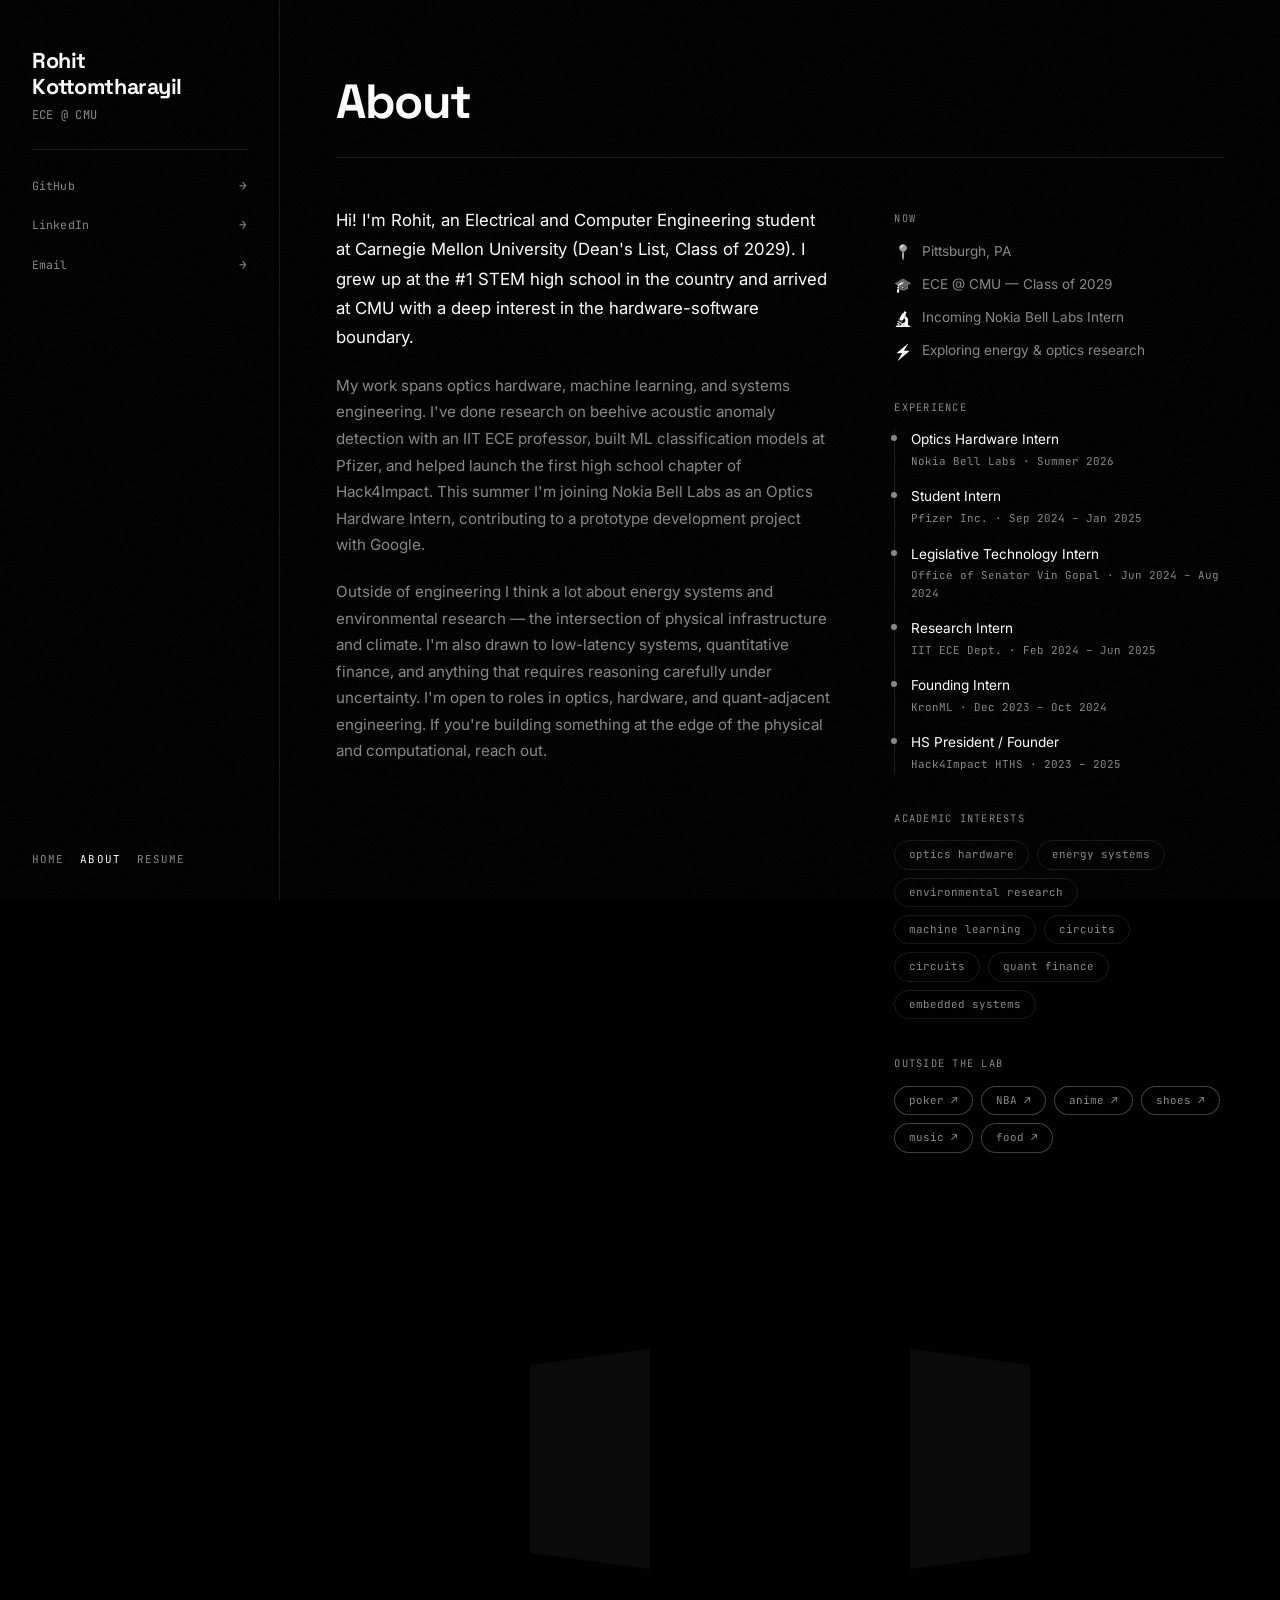
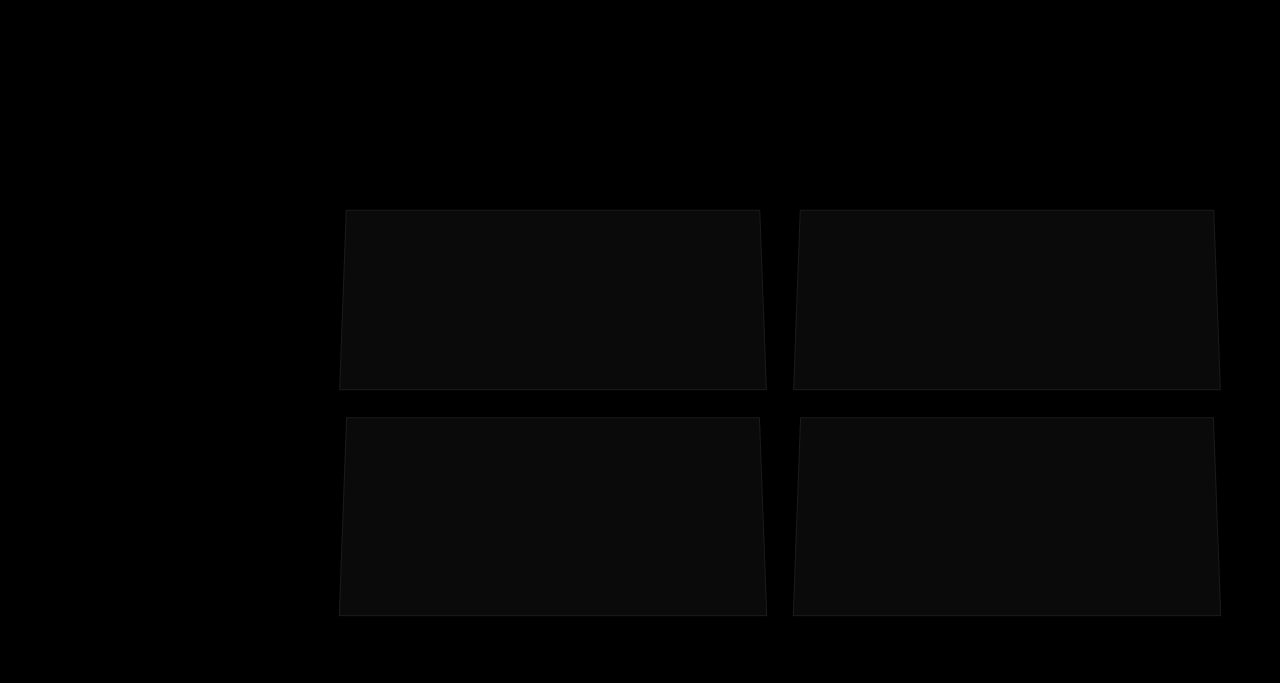
==== commit 8466fa19: "Revert "Add Mac SE scroll-driven zoom transition on About page" This reverts commit c83e3bcc270eaf94" ====
--- a/about.html
+++ b/about.html
@@ -5,279 +5,7 @@
   <meta name="viewport" content="width=device-width, initial-scale=1.0">
   <title>About — Rohit Kottomtharayil</title>
   <link rel="icon" href="assets/favicon.ico">
-  <link rel="stylesheet" href="style.css?v=4">
-  <style>
-    /* ── Mac Zoom Transition ── */
-    #mac-zoom-section {
-      position: relative;
-      height: 500vh;
-      background: #000;
-    }
-
-    #mac-sticky {
-      position: sticky;
-      top: 0;
-      height: 100vh;
-      width: 100%;
-      overflow: hidden;
-      display: flex;
-      align-items: center;
-      justify-content: center;
-      background: #000;
-    }
-
-    #mac-image-wrap {
-      position: relative;
-      width: 100%;
-      height: 100%;
-      display: flex;
-      align-items: center;
-      justify-content: center;
-      transform-origin: center center;
-      will-change: transform;
-    }
-
-    #mac-img {
-      position: absolute;
-      height: 90vh;
-      width: auto;
-      max-width: none;
-      left: 50%;
-      top: 50%;
-      transform: translate(-50%, -50%);
-      display: block;
-      pointer-events: none;
-      user-select: none;
-    }
-
-    #screen-content-wrap {
-      position: absolute;
-      overflow: hidden;
-      border-radius: 4px;
-      opacity: 0;
-      transition: opacity 0.3s;
-      pointer-events: none;
-      background: #0a0a0a;
-      box-shadow: inset 0 0 40px rgba(0,0,0,0.8), 0 0 0 1px rgba(255,255,255,0.04);
-    }
-
-    #screen-content-wrap.visible {
-      pointer-events: auto;
-    }
-
-    #screen-content-wrap::before {
-      content: '';
-      position: absolute;
-      inset: 0;
-      background: repeating-linear-gradient(
-        0deg,
-        transparent,
-        transparent 2px,
-        rgba(0,0,0,0.08) 2px,
-        rgba(0,0,0,0.08) 4px
-      );
-      pointer-events: none;
-      z-index: 100;
-    }
-
-    #screen-content-wrap::after {
-      content: '';
-      position: absolute;
-      inset: 0;
-      background: radial-gradient(ellipse at 50% 40%, rgba(80,160,80,0.06) 0%, transparent 70%);
-      pointer-events: none;
-      z-index: 101;
-    }
-
-    #screen-inner {
-      width: 100%;
-      height: 100%;
-      overflow-y: auto;
-      overflow-x: hidden;
-      color: #c8d8c0;
-      font-family: 'Courier New', Courier, monospace;
-      font-size: 11px;
-      line-height: 1.6;
-      padding: 18px 20px 40px;
-      box-sizing: border-box;
-      scrollbar-width: thin;
-      scrollbar-color: rgba(140,200,140,0.2) transparent;
-      -webkit-overflow-scrolling: touch;
-    }
-
-    #screen-inner::-webkit-scrollbar { width: 4px; }
-    #screen-inner::-webkit-scrollbar-track { background: transparent; }
-    #screen-inner::-webkit-scrollbar-thumb { background: rgba(140,200,140,0.2); border-radius: 2px; }
-
-    .sc-header {
-      border-bottom: 1px solid rgba(140,200,140,0.2);
-      padding-bottom: 10px;
-      margin-bottom: 16px;
-    }
-
-    .sc-prompt {
-      color: rgba(140,200,140,0.5);
-      font-size: 9px;
-      letter-spacing: 0.08em;
-      margin-bottom: 4px;
-    }
-
-    .sc-name {
-      font-size: 15px;
-      font-weight: bold;
-      color: #d4e8cc;
-      letter-spacing: 0.02em;
-    }
-
-    .sc-tagline {
-      font-size: 9px;
-      color: rgba(140,200,140,0.55);
-      margin-top: 2px;
-      letter-spacing: 0.06em;
-    }
-
-    .sc-section { margin-bottom: 16px; }
-
-    .sc-label {
-      font-size: 8px;
-      letter-spacing: 0.14em;
-      color: rgba(140,200,140,0.45);
-      text-transform: uppercase;
-      margin-bottom: 6px;
-      border-left: 2px solid rgba(140,200,140,0.3);
-      padding-left: 5px;
-    }
-
-    .sc-bio {
-      font-size: 10px;
-      color: #a8c8a0;
-      line-height: 1.7;
-    }
-
-    .sc-now-item {
-      font-size: 10px;
-      color: #a8c8a0;
-      margin-bottom: 3px;
-      display: flex;
-      gap: 6px;
-    }
-
-    .sc-now-bullet {
-      color: rgba(140,200,140,0.4);
-      flex-shrink: 0;
-    }
-
-    .sc-timeline-item {
-      margin-bottom: 8px;
-      padding-left: 10px;
-      border-left: 1px solid rgba(140,200,140,0.15);
-    }
-
-    .sc-timeline-title {
-      font-size: 10px;
-      color: #c0d8b8;
-      font-weight: bold;
-    }
-
-    .sc-timeline-sub {
-      font-size: 9px;
-      color: rgba(140,200,140,0.45);
-      margin-top: 1px;
-    }
-
-    .sc-tags { display: flex; flex-wrap: wrap; gap: 4px; }
-
-    .sc-tag {
-      font-size: 9px;
-      padding: 2px 7px;
-      border: 1px solid rgba(140,200,140,0.2);
-      border-radius: 2px;
-      color: rgba(140,200,140,0.6);
-      letter-spacing: 0.04em;
-    }
-
-    .sc-tag-clickable {
-      cursor: pointer;
-      transition: background 0.15s, color 0.15s;
-    }
-
-    .sc-tag-clickable:hover {
-      background: rgba(140,200,140,0.1);
-      color: #c8e0c0;
-    }
-
-    .sc-detail {
-      display: none;
-      margin-top: 6px;
-      font-size: 9px;
-      color: rgba(140,200,140,0.5);
-      padding: 5px 8px;
-      border-left: 1px solid rgba(140,200,140,0.2);
-      line-height: 1.6;
-    }
-
-    .sc-detail.open { display: block; }
-
-    .sc-work-item {
-      margin-bottom: 10px;
-      padding: 8px 10px;
-      border: 1px solid rgba(140,200,140,0.1);
-      border-radius: 3px;
-      background: rgba(140,200,140,0.02);
-    }
-
-    .sc-work-title {
-      font-size: 10px;
-      color: #c8d8c0;
-      font-weight: bold;
-      margin-bottom: 3px;
-    }
-
-    .sc-work-desc {
-      font-size: 9px;
-      color: rgba(140,200,140,0.5);
-      line-height: 1.6;
-    }
-
-    .sc-cursor-blink {
-      display: inline-block;
-      width: 6px;
-      height: 10px;
-      background: rgba(140,200,140,0.7);
-      animation: blink 1s step-end infinite;
-      margin-left: 2px;
-      vertical-align: text-bottom;
-    }
-
-    @keyframes blink { 0%,100%{opacity:1} 50%{opacity:0} }
-
-    #mac-scroll-hint {
-      position: absolute;
-      bottom: 32px;
-      left: 50%;
-      transform: translateX(-50%);
-      color: rgba(255,255,255,0.3);
-      font-size: 11px;
-      letter-spacing: 0.1em;
-      font-family: 'Courier New', monospace;
-      text-transform: lowercase;
-      display: flex;
-      flex-direction: column;
-      align-items: center;
-      gap: 6px;
-      pointer-events: none;
-      transition: opacity 0.4s;
-    }
-
-    .hint-arrow {
-      width: 1px;
-      height: 24px;
-      background: linear-gradient(to bottom, rgba(255,255,255,0.3), transparent);
-      animation: hint-pulse 2s ease-in-out infinite;
-    }
-
-    @keyframes hint-pulse { 0%,100%{opacity:0.3} 50%{opacity:0.8} }
-  </style>
+  <link rel="stylesheet" href="style.css?v=3">
 </head>
 <body>
   <div class="cursor-dot" id="cursorDot"></div>
@@ -289,104 +17,7 @@
     <rect width="100%" height="100%" filter="url(#noiseFilter)"/>
   </svg>
 
-  <!-- ── MAC ZOOM SECTION ── -->
-  <div id="mac-zoom-section">
-    <div id="mac-sticky">
-      <div id="mac-image-wrap">
-        <img id="mac-img" src="assets/mac-dark.png" alt="Macintosh SE" draggable="false">
-      </div>
-
-      <div id="screen-content-wrap">
-        <div id="screen-inner">
-          <div class="sc-header">
-            <div class="sc-prompt">rohit@cmu:~$<span class="sc-cursor-blink"></span></div>
-            <div class="sc-name">Rohit Kottomtharayil</div>
-            <div class="sc-tagline">ECE @ Carnegie Mellon · Class of 2029</div>
-          </div>
-
-          <div class="sc-section">
-            <div class="sc-label">bio</div>
-            <div class="sc-bio">Hi — I'm an ECE student at CMU (Dean's List) with a deep interest in the hardware-software boundary. I grew up at the #1 STEM high school in the country. My work spans optics hardware, machine learning, and systems engineering. This summer I'm joining Nokia Bell Labs as an Optics Hardware Intern, on a prototype project with Google.<br><br>I'm drawn to low-latency systems, quant finance, and anything requiring careful reasoning under uncertainty.</div>
-          </div>
-
-          <div class="sc-section">
-            <div class="sc-label">now</div>
-            <div class="sc-now-item"><span class="sc-now-bullet">›</span> Pittsburgh, PA</div>
-            <div class="sc-now-item"><span class="sc-now-bullet">›</span> ECE @ CMU — Class of 2029</div>
-            <div class="sc-now-item"><span class="sc-now-bullet">›</span> Incoming Nokia Bell Labs Intern</div>
-            <div class="sc-now-item"><span class="sc-now-bullet">›</span> Exploring energy &amp; optics research</div>
-          </div>
-
-          <div class="sc-section">
-            <div class="sc-label">experience</div>
-            <div class="sc-timeline-item"><div class="sc-timeline-title">Optics Hardware Intern</div><div class="sc-timeline-sub">Nokia Bell Labs · Summer 2026</div></div>
-            <div class="sc-timeline-item"><div class="sc-timeline-title">Student Intern</div><div class="sc-timeline-sub">Pfizer Inc. · Sep 2024 – Jan 2025</div></div>
-            <div class="sc-timeline-item"><div class="sc-timeline-title">Legislative Technology Intern</div><div class="sc-timeline-sub">Office of Senator Vin Gopal · Jun–Aug 2024</div></div>
-            <div class="sc-timeline-item"><div class="sc-timeline-title">Research Intern</div><div class="sc-timeline-sub">IIT ECE Dept. · Feb 2024 – Jun 2025</div></div>
-            <div class="sc-timeline-item"><div class="sc-timeline-title">Founding Intern</div><div class="sc-timeline-sub">KronML · Dec 2023 – Oct 2024</div></div>
-            <div class="sc-timeline-item"><div class="sc-timeline-title">HS President / Founder</div><div class="sc-timeline-sub">Hack4Impact HTHS · 2023–2025</div></div>
-          </div>
-
-          <div class="sc-section">
-            <div class="sc-label">selected work</div>
-            <div class="sc-work-item"><div class="sc-work-title">Nokia Bell Labs × Google</div><div class="sc-work-desc">Optics hardware prototype development. Designing custom optical test workflows, presenting results to senior hardware engineers.</div></div>
-            <div class="sc-work-item"><div class="sc-work-title">Beehive Acoustic Anomaly Detection</div><div class="sc-work-desc">ML program with IIT ECE professor. Identifies behavioral anomalies in beehive acoustics, advancing climate change research.</div></div>
-            <div class="sc-work-item"><div class="sc-work-title">Urban Air Quality — Deep Learning</div><div class="sc-work-desc">LSTM model integrating meteorological, pollutant, and traffic data to predict AQI. Award-winning research at JSSF, NJAS, AJAS.</div></div>
-            <div class="sc-work-item"><div class="sc-work-title">Pfizer Software Access Classifier</div><div class="sc-work-desc">ML classification models integrated into Pfizer workflows to streamline access to critical software and hardware.</div></div>
-          </div>
-
-          <div class="sc-section">
-            <div class="sc-label">interests</div>
-            <div class="sc-tags">
-              <span class="sc-tag">optics hardware</span>
-              <span class="sc-tag">energy systems</span>
-              <span class="sc-tag">machine learning</span>
-              <span class="sc-tag">circuits</span>
-              <span class="sc-tag">quant finance</span>
-              <span class="sc-tag">embedded systems</span>
-            </div>
-          </div>
-
-          <div class="sc-section">
-            <div class="sc-label">outside the lab</div>
-            <div class="sc-tags">
-              <span class="sc-tag sc-tag-clickable" data-detail="sc-d-poker">poker</span>
-              <span class="sc-tag sc-tag-clickable" data-detail="sc-d-nba">nba</span>
-              <span class="sc-tag sc-tag-clickable" data-detail="sc-d-anime">anime</span>
-              <span class="sc-tag sc-tag-clickable" data-detail="sc-d-shoes">shoes</span>
-              <span class="sc-tag sc-tag-clickable" data-detail="sc-d-music">music</span>
-              <span class="sc-tag sc-tag-clickable" data-detail="sc-d-food">food</span>
-            </div>
-            <div class="sc-detail" id="sc-d-poker">Low stakes texas hold 'em. Nothing beats a Friday night home game.</div>
-            <div class="sc-detail" id="sc-d-nba">Timberwolves and Knicks. Favorite player: Anthony Edwards.</div>
-            <div class="sc-detail" id="sc-d-anime">One Piece › HxH › Samurai Champloo › Mob Psycho › Haikyuu › FMA:B...</div>
-            <div class="sc-detail" id="sc-d-shoes">Dunks, Jordans, Air Forces, 550s, Vomeros — and counting.</div>
-            <div class="sc-detail" id="sc-d-music">Travis Scott, Tyler, Pritam, Tame Impala, SZA, Frank Ocean. Currently: Tu Jaane Na / Nights.</div>
-            <div class="sc-detail" id="sc-d-food">Big food person — Beli @bigroko. Favorites: Pusadee's Garden, Semma.</div>
-          </div>
-
-          <div class="sc-section">
-            <div class="sc-label">coursework</div>
-            <div class="sc-now-item"><span class="sc-now-bullet">›</span> 21-127 Concepts of Mathematics</div>
-            <div class="sc-now-item"><span class="sc-now-bullet">›</span> 15-122 Principles of Imperative Computation</div>
-            <div class="sc-now-item"><span class="sc-now-bullet">›</span> 42-101 Intro to Biomedical Engineering</div>
-            <div class="sc-now-item"><span class="sc-now-bullet">›</span> 18-100 Intro to ECE</div>
-            <div class="sc-now-item"><span class="sc-now-bullet">›</span> 21-254 Linear Algebra &amp; Vector Calculus</div>
-            <div class="sc-now-item"><span class="sc-now-bullet">›</span> 33-141 Physics I for Engineering</div>
-            <div class="sc-now-item"><span class="sc-now-bullet">›</span> 80-244 Environmental Ethics</div>
-          </div>
-        </div>
-      </div>
-
-      <div id="mac-scroll-hint">
-        <span>scroll</span>
-        <div class="hint-arrow"></div>
-      </div>
-    </div>
-  </div>
-
-  <!-- ── NORMAL PAGE (shown after zoom completes) ── -->
-  <div class="page-wrapper" id="pageWrapper" style="display:none;">
+  <div class="page-wrapper" id="pageWrapper">
     <aside class="sidebar">
       <div class="sidebar-top">
         <a href="index.html" class="name nav-link-transition">Rohit<br>Kottomtharayil</a>
@@ -441,12 +72,30 @@
           <div class="anim-in" style="animation-delay:320ms">
             <div class="about-section-label">Experience</div>
             <div class="timeline">
-              <div class="timeline-item"><div class="timeline-title">Optics Hardware Intern</div><div class="timeline-sub">Nokia Bell Labs · Summer 2026</div></div>
-              <div class="timeline-item"><div class="timeline-title">Student Intern</div><div class="timeline-sub">Pfizer Inc. · Sep 2024 – Jan 2025</div></div>
-              <div class="timeline-item"><div class="timeline-title">Legislative Technology Intern</div><div class="timeline-sub">Office of Senator Vin Gopal · Jun 2024 – Aug 2024</div></div>
-              <div class="timeline-item"><div class="timeline-title">Research Intern</div><div class="timeline-sub">IIT ECE Dept. · Feb 2024 – Jun 2025</div></div>
-              <div class="timeline-item"><div class="timeline-title">Founding Intern</div><div class="timeline-sub">KronML · Dec 2023 – Oct 2024</div></div>
-              <div class="timeline-item"><div class="timeline-title">HS President / Founder</div><div class="timeline-sub">Hack4Impact HTHS · 2023 – 2025</div></div>
+              <div class="timeline-item">
+                <div class="timeline-title">Optics Hardware Intern</div>
+                <div class="timeline-sub">Nokia Bell Labs · Summer 2026</div>
+              </div>
+              <div class="timeline-item">
+                <div class="timeline-title">Student Intern</div>
+                <div class="timeline-sub">Pfizer Inc. · Sep 2024 – Jan 2025</div>
+              </div>
+              <div class="timeline-item">
+                <div class="timeline-title">Legislative Technology Intern</div>
+                <div class="timeline-sub">Office of Senator Vin Gopal · Jun 2024 – Aug 2024</div>
+              </div>
+              <div class="timeline-item">
+                <div class="timeline-title">Research Intern</div>
+                <div class="timeline-sub">IIT ECE Dept. · Feb 2024 – Jun 2025</div>
+              </div>
+              <div class="timeline-item">
+                <div class="timeline-title">Founding Intern</div>
+                <div class="timeline-sub">KronML · Dec 2023 – Oct 2024</div>
+              </div>
+              <div class="timeline-item">
+                <div class="timeline-title">HS President / Founder</div>
+                <div class="timeline-sub">Hack4Impact HTHS · 2023 – 2025</div>
+              </div>
             </div>
           </div>
 
@@ -457,6 +106,7 @@
               <span class="interest-tag">energy systems</span>
               <span class="interest-tag">environmental research</span>
               <span class="interest-tag">machine learning</span>
+              <span class="interest-tag">circuits</span>
               <span class="interest-tag">circuits</span>
               <span class="interest-tag">quant finance</span>
               <span class="interest-tag">embedded systems</span>
@@ -482,6 +132,7 @@
         </div>
       </div>
 
+      <!-- Anime Ranking Modal -->
       <div class="modal-overlay" id="animeModal">
         <div class="modal-box">
           <div class="modal-header">
@@ -490,25 +141,59 @@
           </div>
           <div class="modal-body">
             <ol class="anime-list">
-              <li>One Piece</li><li>Hunter x Hunter</li><li>Samurai Champloo</li>
-              <li>Mob Psycho 100</li><li>Haikyuu</li><li>Katanagatari</li>
-              <li>Fullmetal Alchemist: Brotherhood</li><li>Vinland Saga</li>
-              <li>JJBA</li><li>Dorohedoro</li><li>Steins;Gate</li>
-              <li>Attack On Titan</li><li>Violet Evergarden</li>
-              <li>Kuroko's Basketball</li><li>DanDaDan</li><li>Fire Force</li>
-              <li>The Great Pretender</li><li>Toradora</li><li>A Whisker Away</li>
-              <li>Beastars</li><li>Jujutsu Kaisen</li><li>Zom 100</li>
-              <li>One Punch Man</li><li>Your Name</li><li>Naruto</li>
-              <li>Solo Leveling</li><li>Gurren Lagann</li><li>Summertime Rendering</li>
-              <li>My Hero Academia</li><li>Cowboy Bebop</li><li>Death Parade</li>
-              <li>Terror in Resonance</li><li>100 Meters</li><li>Erased</li>
-              <li>Afro Samurai</li><li>Code Geass</li><li>Hell's Paradise</li>
-              <li>Blue Lock</li><li>Parasyte</li><li>Chainsaw Man</li>
-              <li>Re:Zero</li><li>The Promised Neverland</li><li>A Silent Voice</li>
-              <li>Demon Slayer</li><li>Black Clover</li><li>Death Note</li>
-              <li>5 Centimeters Per Second</li><li>Maboroshi</li>
-              <li>Cyberpunk: Edgerunners</li><li>Angel Beats</li>
-              <li>Assassination Classroom</li><li>FLCL</li><li>Seven Deadly Sins</li>
+              <li>One Piece</li>
+              <li>Hunter x Hunter</li>
+              <li>Samurai Champloo</li>
+              <li>Mob Psycho 100</li>
+              <li>Haikyuu</li>
+              <li>Katanagatari</li>
+              <li>Fullmetal Alchemist: Brotherhood</li>
+              <li>Vinland Saga</li>
+              <li>JJBA</li>
+              <li>Dorohedoro</li>
+              <li>Steins;Gate</li>
+              <li>Attack On Titan</li>
+              <li>Violet Evergarden</li>
+              <li>Kuroko's Basketball</li>
+              <li>DanDaDan</li>
+              <li>Fire Force</li>
+              <li>The Great Pretender</li>
+              <li>Toradora</li>
+              <li>A Whisker Away</li>
+              <li>Beastars</li>
+              <li>Jujutsu Kaisen</li>
+              <li>Zom 100</li>
+              <li>One Punch Man</li>
+              <li>Your Name</li>
+              <li>Naruto</li>
+              <li>Solo Leveling</li>
+              <li>Gurren Lagann</li>
+              <li>Summertime Rendering</li>
+              <li>My Hero Academia</li>
+              <li>Cowboy Bebop</li>
+              <li>Death Parade</li>
+              <li>Terror in Resonance</li>
+              <li>100 Meters</li>
+              <li>Erased</li>
+              <li>Afro Samurai</li>
+              <li>Code Geass</li>
+              <li>Hell's Paradise</li>
+              <li>Blue Lock</li>
+              <li>Parasyte</li>
+              <li>Chainsaw Man</li>
+              <li>Re:Zero</li>
+              <li>The Promised Neverland</li>
+              <li>A Silent Voice</li>
+              <li>Demon Slayer</li>
+              <li>Black Clover</li>
+              <li>Death Note</li>
+              <li>5 Centimeters Per Second</li>
+              <li>Maboroshi</li>
+              <li>Cyberpunk: Edgerunners</li>
+              <li>Angel Beats</li>
+              <li>Assassination Classroom</li>
+              <li>FLCL</li>
+              <li>Seven Deadly Sins</li>
             </ol>
           </div>
         </div>
@@ -517,113 +202,133 @@
       <div class="coursework-section anim-in" data-parallax="-0.02" style="animation-delay:560ms">
         <div class="section-title">Relevant Coursework</div>
         <div class="page-divider"></div>
+
         <div class="carousel-wrapper">
           <div class="carousel-scene">
             <div class="carousel-ring" id="courseCarousel">
-              <div class="carousel-card"><div class="carousel-card-inner"><span class="carousel-semester">Spring 2026</span><span class="carousel-code">21-127</span><span class="carousel-name">Concepts of Mathematics</span></div></div>
-              <div class="carousel-card"><div class="carousel-card-inner"><span class="carousel-semester">Spring 2026</span><span class="carousel-code">15-122</span><span class="carousel-name">Principles of Imperative Computation</span></div></div>
-              <div class="carousel-card"><div class="carousel-card-inner"><span class="carousel-semester">Spring 2026</span><span class="carousel-code">42-101</span><span class="carousel-name">Introduction to Biomedical Engineering</span></div></div>
-              <div class="carousel-card"><div class="carousel-card-inner"><span class="carousel-semester">Fall 2025</span><span class="carousel-code">18-100</span><span class="carousel-name">Intro to Electrical &amp; Computer Engineering</span></div></div>
-              <div class="carousel-card"><div class="carousel-card-inner"><span class="carousel-semester">Fall 2025</span><span class="carousel-code">21-254</span><span class="carousel-name">Linear Algebra &amp; Vector Calculus</span></div></div>
-              <div class="carousel-card"><div class="carousel-card-inner"><span class="carousel-semester">Fall 2025</span><span class="carousel-code">33-141</span><span class="carousel-name">Physics I for Engineering Students</span></div></div>
-              <div class="carousel-card"><div class="carousel-card-inner"><span class="carousel-semester">Fall 2025</span><span class="carousel-code">80-244</span><span class="carousel-name">Environmental Ethics</span></div></div>
-            </div>
-          </div>
+
+              <div class="carousel-card">
+                <div class="carousel-card-inner">
+                  <span class="carousel-semester">Spring 2026</span>
+                  <span class="carousel-code">21-127</span>
+                  <span class="carousel-name">Concepts of Mathematics</span>
+                </div>
+              </div>
+
+              <div class="carousel-card">
+                <div class="carousel-card-inner">
+                  <span class="carousel-semester">Spring 2026</span>
+                  <span class="carousel-code">15-122</span>
+                  <span class="carousel-name">Principles of Imperative Computation</span>
+                </div>
+              </div>
+
+              <div class="carousel-card">
+                <div class="carousel-card-inner">
+                  <span class="carousel-semester">Spring 2026</span>
+                  <span class="carousel-code">42-101</span>
+                  <span class="carousel-name">Introduction to Biomedical Engineering</span>
+                </div>
+              </div>
+
+              <div class="carousel-card">
+                <div class="carousel-card-inner">
+                  <span class="carousel-semester">Fall 2025</span>
+                  <span class="carousel-code">18-100</span>
+                  <span class="carousel-name">Intro to Electrical &amp; Computer Engineering</span>
+                </div>
+              </div>
+
+              <div class="carousel-card">
+                <div class="carousel-card-inner">
+                  <span class="carousel-semester">Fall 2025</span>
+                  <span class="carousel-code">21-254</span>
+                  <span class="carousel-name">Linear Algebra &amp; Vector Calculus</span>
+                </div>
+              </div>
+
+              <div class="carousel-card">
+                <div class="carousel-card-inner">
+                  <span class="carousel-semester">Fall 2025</span>
+                  <span class="carousel-code">33-141</span>
+                  <span class="carousel-name">Physics I for Engineering Students</span>
+                </div>
+              </div>
+
+              <div class="carousel-card">
+                <div class="carousel-card-inner">
+                  <span class="carousel-semester">Fall 2025</span>
+                  <span class="carousel-code">80-244</span>
+                  <span class="carousel-name">Environmental Ethics</span>
+                </div>
+              </div>
+
+            </div>
+          </div>
+
           <div class="carousel-controls">
-            <button class="carousel-btn" id="carouselPrev" aria-label="Previous course"><svg width="18" height="18" viewBox="0 0 24 24" fill="none" stroke="currentColor" stroke-width="1.5"><path d="M15 19l-7-7 7-7"/></svg></button>
-            <div class="carousel-indicator" id="carouselIndicator"><span class="carousel-current" id="carouselCurrent">01</span><span class="carousel-divider">/</span><span class="carousel-total" id="carouselTotal">07</span></div>
-            <button class="carousel-btn" id="carouselNext" aria-label="Next course"><svg width="18" height="18" viewBox="0 0 24 24" fill="none" stroke="currentColor" stroke-width="1.5"><path d="M9 5l7 7-7 7"/></svg></button>
-          </div>
-        </div>
+            <button class="carousel-btn" id="carouselPrev" aria-label="Previous course">
+              <svg width="18" height="18" viewBox="0 0 24 24" fill="none" stroke="currentColor" stroke-width="1.5"><path d="M15 19l-7-7 7-7"/></svg>
+            </button>
+            <div class="carousel-indicator" id="carouselIndicator">
+              <span class="carousel-current" id="carouselCurrent">01</span>
+              <span class="carousel-divider">/</span>
+              <span class="carousel-total" id="carouselTotal">09</span>
+            </div>
+            <button class="carousel-btn" id="carouselNext" aria-label="Next course">
+              <svg width="18" height="18" viewBox="0 0 24 24" fill="none" stroke="currentColor" stroke-width="1.5"><path d="M9 5l7 7-7 7"/></svg>
+            </button>
+          </div>
+        </div>
+
       </div>
 
       <div class="selected-work-section anim-in" data-parallax="-0.01" style="animation-delay:640ms">
         <div class="section-title">Selected Work</div>
         <div class="page-divider"></div>
         <div class="work-grid">
-          <div class="work-card"><div class="work-title">Nokia Bell Labs × Google</div><div class="work-desc">Collaborative prototype development in optics hardware. Designing custom optical test workflows and presenting experimental results to senior hardware engineers.</div><div class="work-tags"><span class="work-tag">Optics</span><span class="work-tag">Hardware</span><span class="work-tag">Prototyping</span></div></div>
-          <div class="work-card"><div class="work-title">Beehive Acoustic Anomaly Detection</div><div class="work-desc">ML program developed with an IIT ECE professor to identify behavioral anomalies in beehive acoustics, advancing climate change research on bee colony response.</div><div class="work-tags"><span class="work-tag">Python</span><span class="work-tag">ML</span><span class="work-tag">Research</span></div></div>
-          <div class="work-card"><div class="work-title">Pfizer Software Access Classifier</div><div class="work-desc">Built software access classification models integrated into Pfizer workflows to streamline access to critical software and hardware infrastructure.</div><div class="work-tags"><span class="work-tag">ML</span><span class="work-tag">Python</span><span class="work-tag">Enterprise</span></div></div>
-          <div class="work-card"><div class="work-title">Urban Air Quality — Deep Learning Research</div><div class="work-desc">Built an LSTM model integrating meteorological, pollutant, and traffic data to predict AQI. Award-winning research presented at JSSF, NJAS, and AJAS.</div><div class="work-tags"><span class="work-tag">LSTM</span><span class="work-tag">Python</span><span class="work-tag">Deep Learning</span><span class="work-tag">Research</span></div></div>
+          <div class="work-card">
+            <div class="work-title">Nokia Bell Labs × Google</div>
+            <div class="work-desc">Collaborative prototype development in optics hardware. Designing custom optical test workflows and presenting experimental results to senior hardware engineers.</div>
+            <div class="work-tags">
+              <span class="work-tag">Optics</span>
+              <span class="work-tag">Hardware</span>
+              <span class="work-tag">Prototyping</span>
+            </div>
+          </div>
+          <div class="work-card">
+            <div class="work-title">Beehive Acoustic Anomaly Detection</div>
+            <div class="work-desc">ML program developed with an IIT ECE professor to identify behavioral anomalies in beehive acoustics, advancing climate change research on bee colony response.</div>
+            <div class="work-tags">
+              <span class="work-tag">Python</span>
+              <span class="work-tag">ML</span>
+              <span class="work-tag">Research</span>
+            </div>
+          </div>
+          <div class="work-card">
+            <div class="work-title">Pfizer Software Access Classifier</div>
+            <div class="work-desc">Built software access classification models integrated into Pfizer workflows to streamline access to critical software and hardware infrastructure.</div>
+            <div class="work-tags">
+              <span class="work-tag">ML</span>
+              <span class="work-tag">Python</span>
+              <span class="work-tag">Enterprise</span>
+            </div>
+          </div>
+          <div class="work-card">
+            <div class="work-title">Urban Air Quality — Deep Learning Research</div>
+            <div class="work-desc">Built an LSTM model integrating meteorological, pollutant, and traffic data to predict AQI and evaluate countermeasure effectiveness across cities like Mumbai. Award-winning research presented at JSSF, NJAS, and AJAS.</div>
+            <div class="work-tags">
+              <span class="work-tag">LSTM</span>
+              <span class="work-tag">Python</span>
+              <span class="work-tag">Deep Learning</span>
+              <span class="work-tag">Research</span>
+            </div>
+          </div>
         </div>
       </div>
     </main>
   </div>
 
-  <script src="grid.js?v=4"></script>
-  <script>
-  (function() {
-    var section    = document.getElementById('mac-zoom-section');
-    var macImg     = document.getElementById('mac-img');
-    var imgWrap    = document.getElementById('mac-image-wrap');
-    var screenWrap = document.getElementById('screen-content-wrap');
-    var hint       = document.getElementById('mac-scroll-hint');
-
-    if (!section || !macImg) return;
-
-    var SCREEN = { x: 0.225, y: 0.135, w: 0.555, h: 0.375 };
-
-    function positionScreen() {
-      var r = macImg.getBoundingClientRect();
-      screenWrap.style.left     = (r.left + r.width * SCREEN.x) + 'px';
-      screenWrap.style.top      = (r.top + r.height * SCREEN.y) + 'px';
-      screenWrap.style.width    = (r.width * SCREEN.w) + 'px';
-      screenWrap.style.height   = (r.height * SCREEN.h) + 'px';
-      screenWrap.style.position = 'fixed';
-    }
-
-    function onScroll() {
-      var sectionTop = section.offsetTop;
-      var scrollRange = section.offsetHeight - window.innerHeight;
-      var scrolled = Math.max(0, Math.min(1, (window.scrollY - sectionTop) / scrollRange));
-
-      positionScreen();
-
-      var r = macImg.getBoundingClientRect();
-      var targetScaleX = window.innerWidth / (r.width * SCREEN.w);
-      var targetScaleY = window.innerHeight / (r.height * SCREEN.h);
-      var targetScale  = Math.max(targetScaleX, targetScaleY) * 1.05;
-
-      var eased = scrolled < 0.5
-        ? 4 * scrolled * scrolled * scrolled
-        : 1 - Math.pow(-2 * scrolled + 2, 3) / 2;
-
-      var scale = 1 + (targetScale - 1) * eased;
-      imgWrap.style.transform = 'scale(' + scale + ')';
-
-      var screenOpacity = Math.max(0, (scrolled - 0.3) / 0.4);
-      screenWrap.style.opacity = screenOpacity;
-
-      if (scrolled > 0.85) {
-        screenWrap.classList.add('visible');
-      } else {
-        screenWrap.classList.remove('visible');
-      }
-
-      if (hint) hint.style.opacity = scrolled > 0.04 ? '0' : '1';
-    }
-
-    document.querySelectorAll('.sc-tag-clickable').forEach(function(tag) {
-      tag.addEventListener('click', function() {
-        var detailId = this.getAttribute('data-detail');
-        var detail = document.getElementById(detailId);
-        if (!detail) return;
-        var isOpen = detail.classList.contains('open');
-        document.querySelectorAll('.sc-detail').forEach(function(d) { d.classList.remove('open'); });
-        if (!isOpen) detail.classList.add('open');
-      });
-    });
-
-    window.addEventListener('scroll', onScroll, { passive: true });
-    window.addEventListener('resize', function() { positionScreen(); onScroll(); });
-
-    if (macImg.complete) {
-      positionScreen();
-      onScroll();
-    } else {
-      macImg.addEventListener('load', function() { positionScreen(); onScroll(); });
-    }
-  })();
-  </script>
+  <script src="grid.js?v=3"></script>
 </body>
 </html>
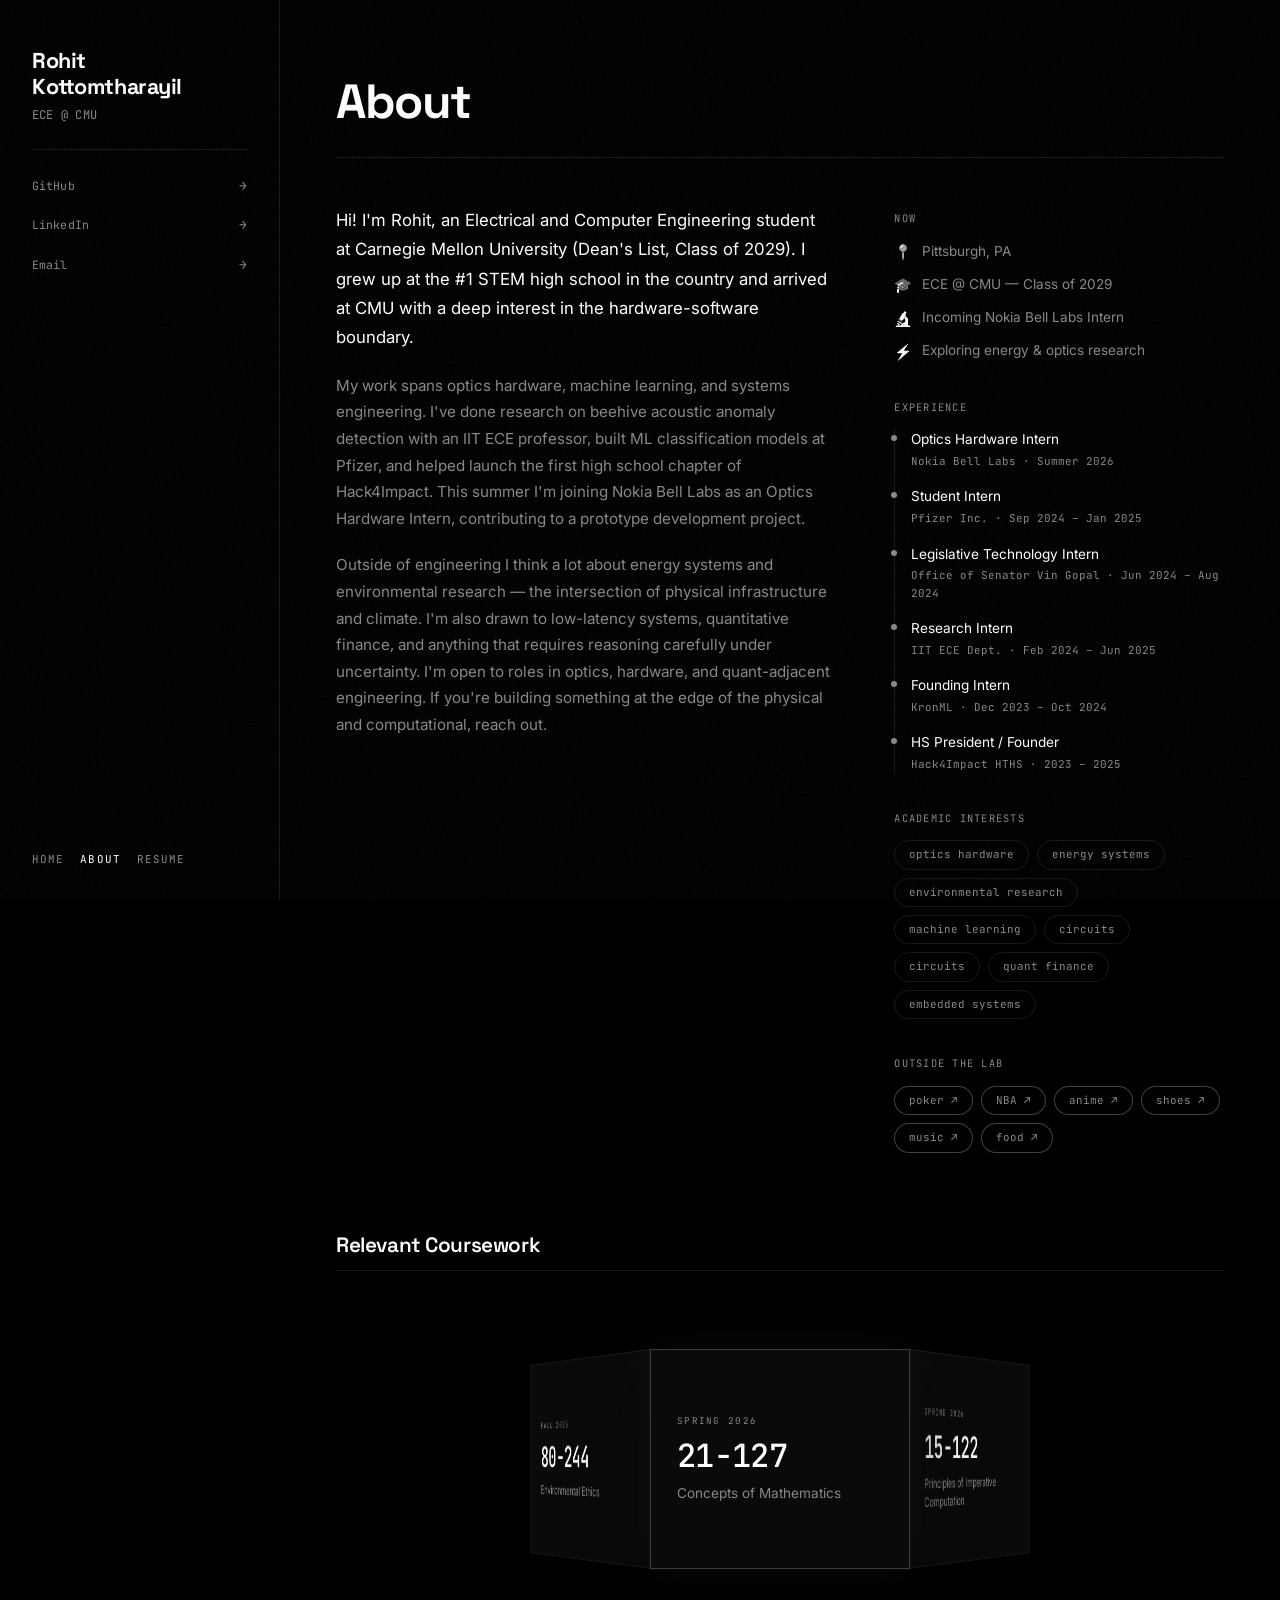
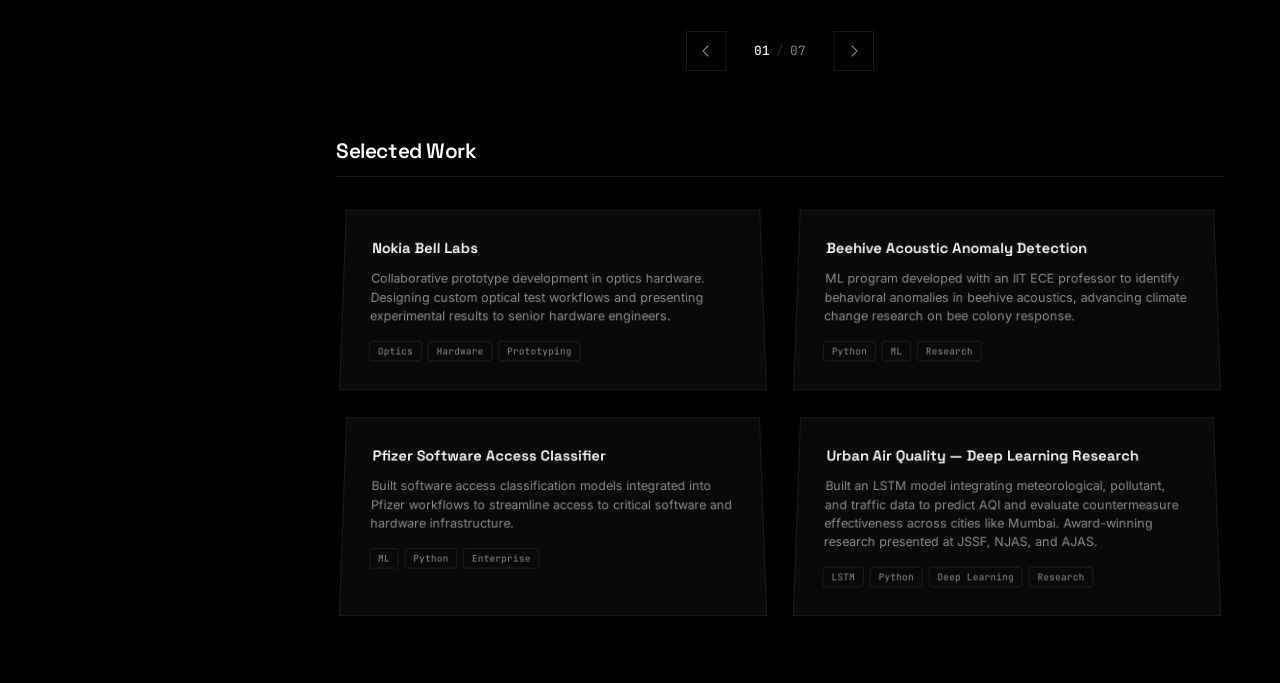
==== commit fee54a53: "Remove all mentions of Google Co-authored-by: Rohit Kottomtharayil <rkottomt@users.noreply.github.co" ====
--- a/about.html
+++ b/about.html
@@ -54,7 +54,7 @@
       <div class="about-grid">
         <div class="about-bio anim-in" data-parallax="-0.03" style="animation-delay:160ms">
           <p>Hi! I'm Rohit, an Electrical and Computer Engineering student at Carnegie Mellon University (Dean's List, Class of 2029). I grew up at the #1 STEM high school in the country and arrived at CMU with a deep interest in the hardware-software boundary.</p>
-          <p>My work spans optics hardware, machine learning, and systems engineering. I've done research on beehive acoustic anomaly detection with an IIT ECE professor, built ML classification models at Pfizer, and helped launch the first high school chapter of Hack4Impact. This summer I'm joining Nokia Bell Labs as an Optics Hardware Intern, contributing to a prototype development project with Google.</p>
+          <p>My work spans optics hardware, machine learning, and systems engineering. I've done research on beehive acoustic anomaly detection with an IIT ECE professor, built ML classification models at Pfizer, and helped launch the first high school chapter of Hack4Impact. This summer I'm joining Nokia Bell Labs as an Optics Hardware Intern, contributing to a prototype development project.</p>
           <p>Outside of engineering I think a lot about energy systems and environmental research — the intersection of physical infrastructure and climate. I'm also drawn to low-latency systems, quantitative finance, and anything that requires reasoning carefully under uncertainty. I'm open to roles in optics, hardware, and quant-adjacent engineering. If you're building something at the edge of the physical and computational, reach out.</p>
         </div>
 
@@ -288,7 +288,7 @@
         <div class="page-divider"></div>
         <div class="work-grid">
           <div class="work-card">
-            <div class="work-title">Nokia Bell Labs × Google</div>
+            <div class="work-title">Nokia Bell Labs</div>
             <div class="work-desc">Collaborative prototype development in optics hardware. Designing custom optical test workflows and presenting experimental results to senior hardware engineers.</div>
             <div class="work-tags">
               <span class="work-tag">Optics</span>
